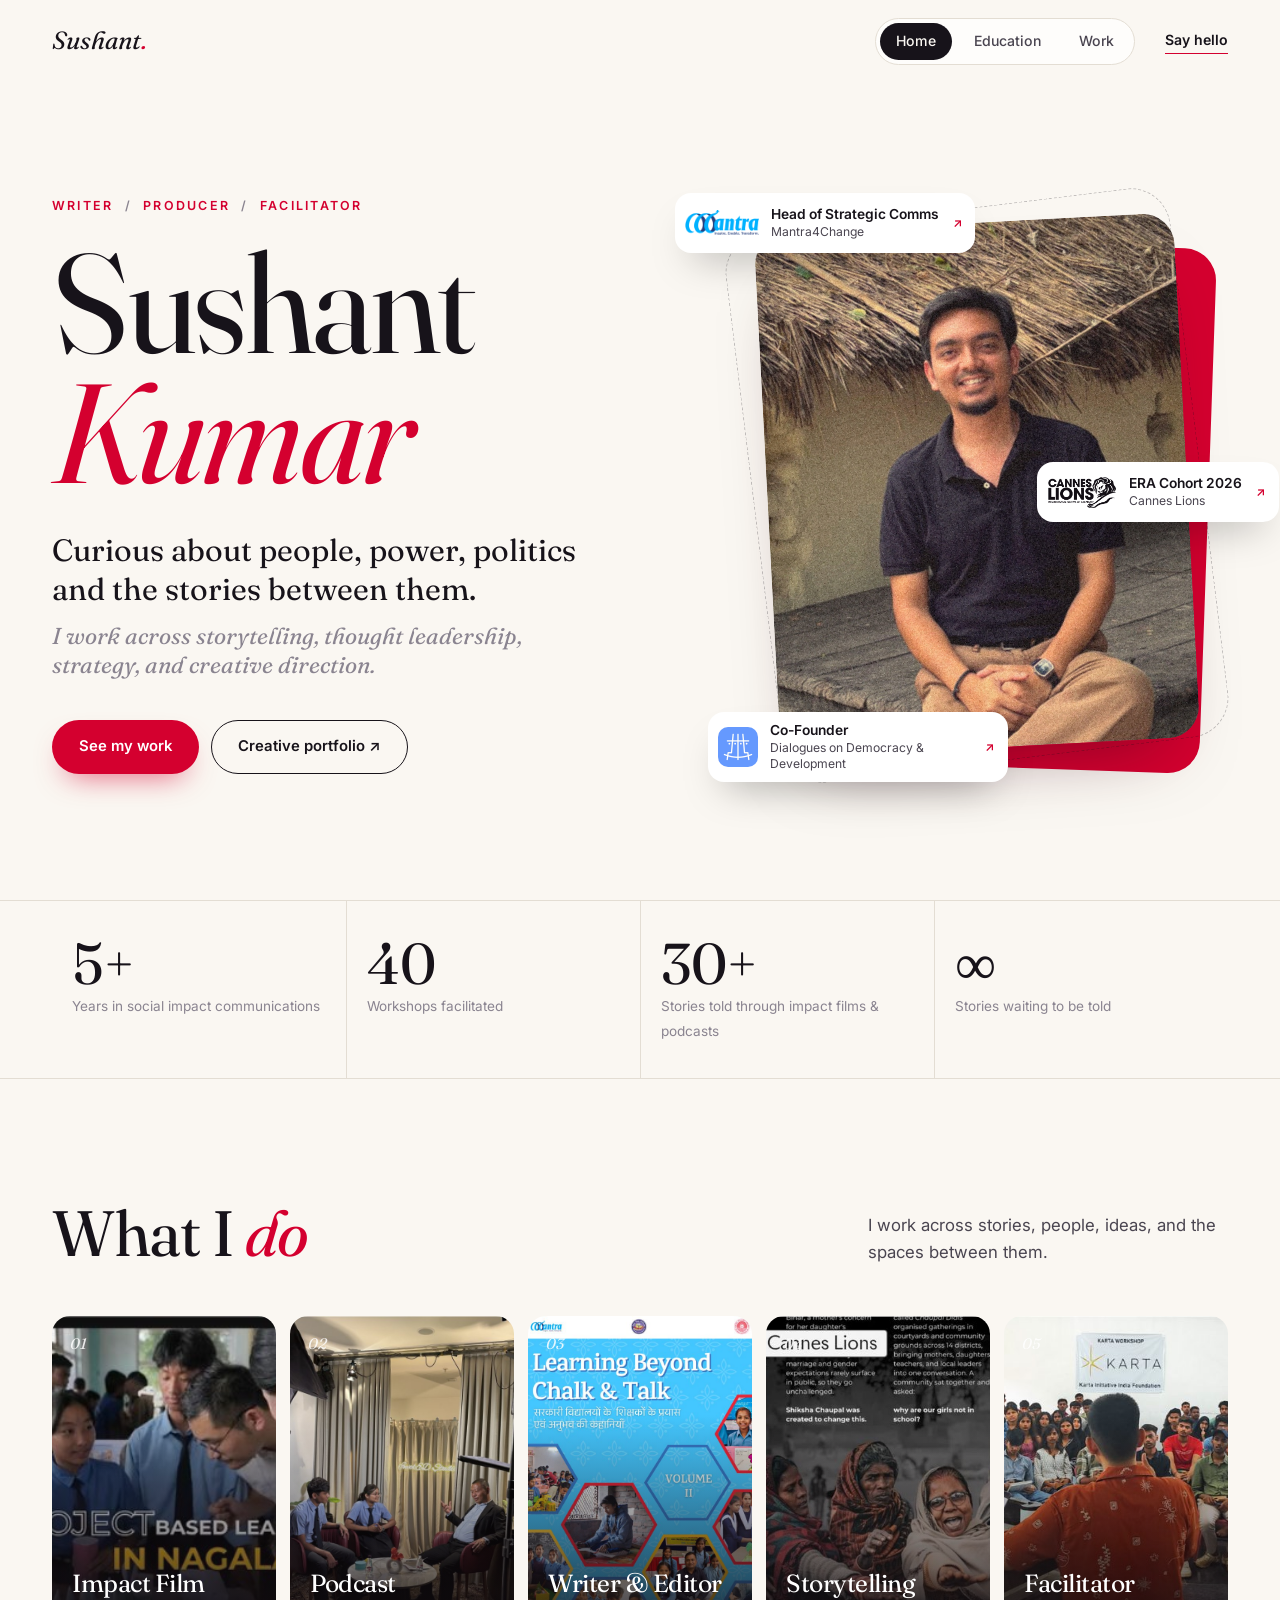
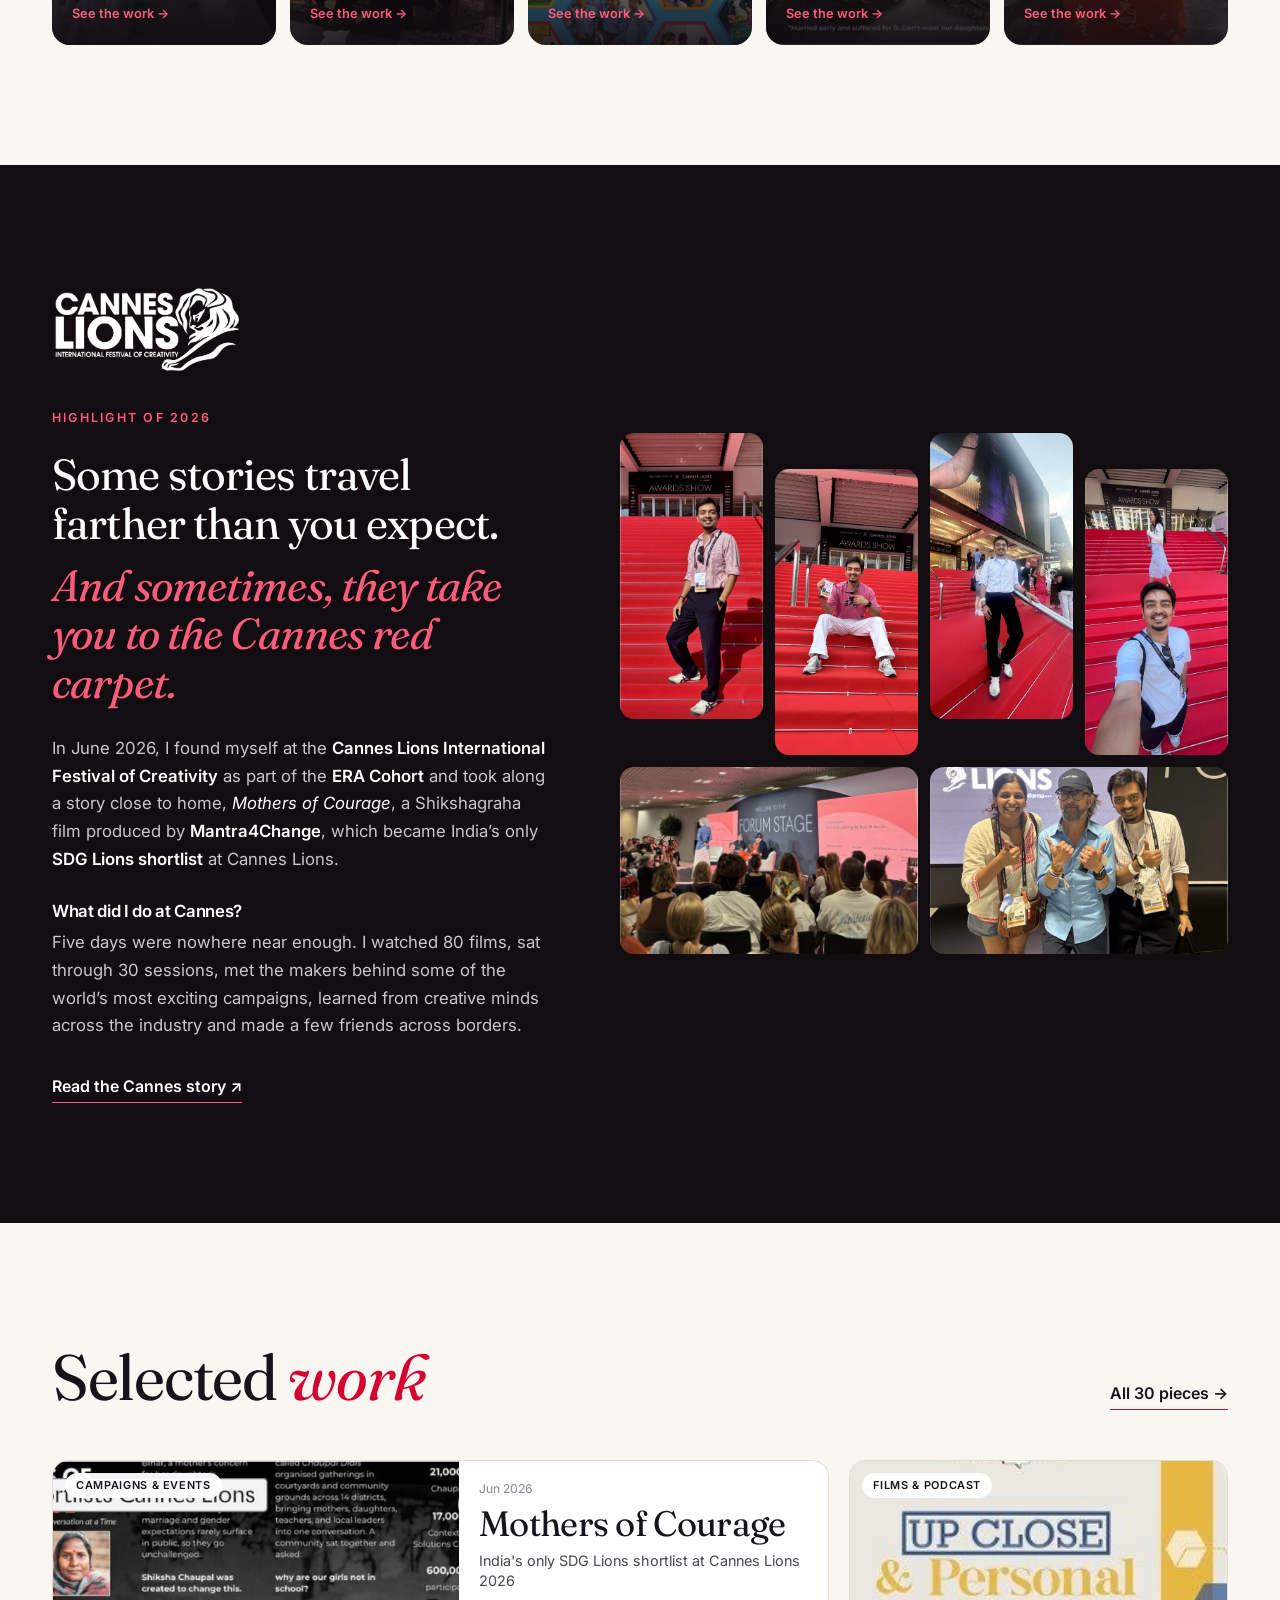
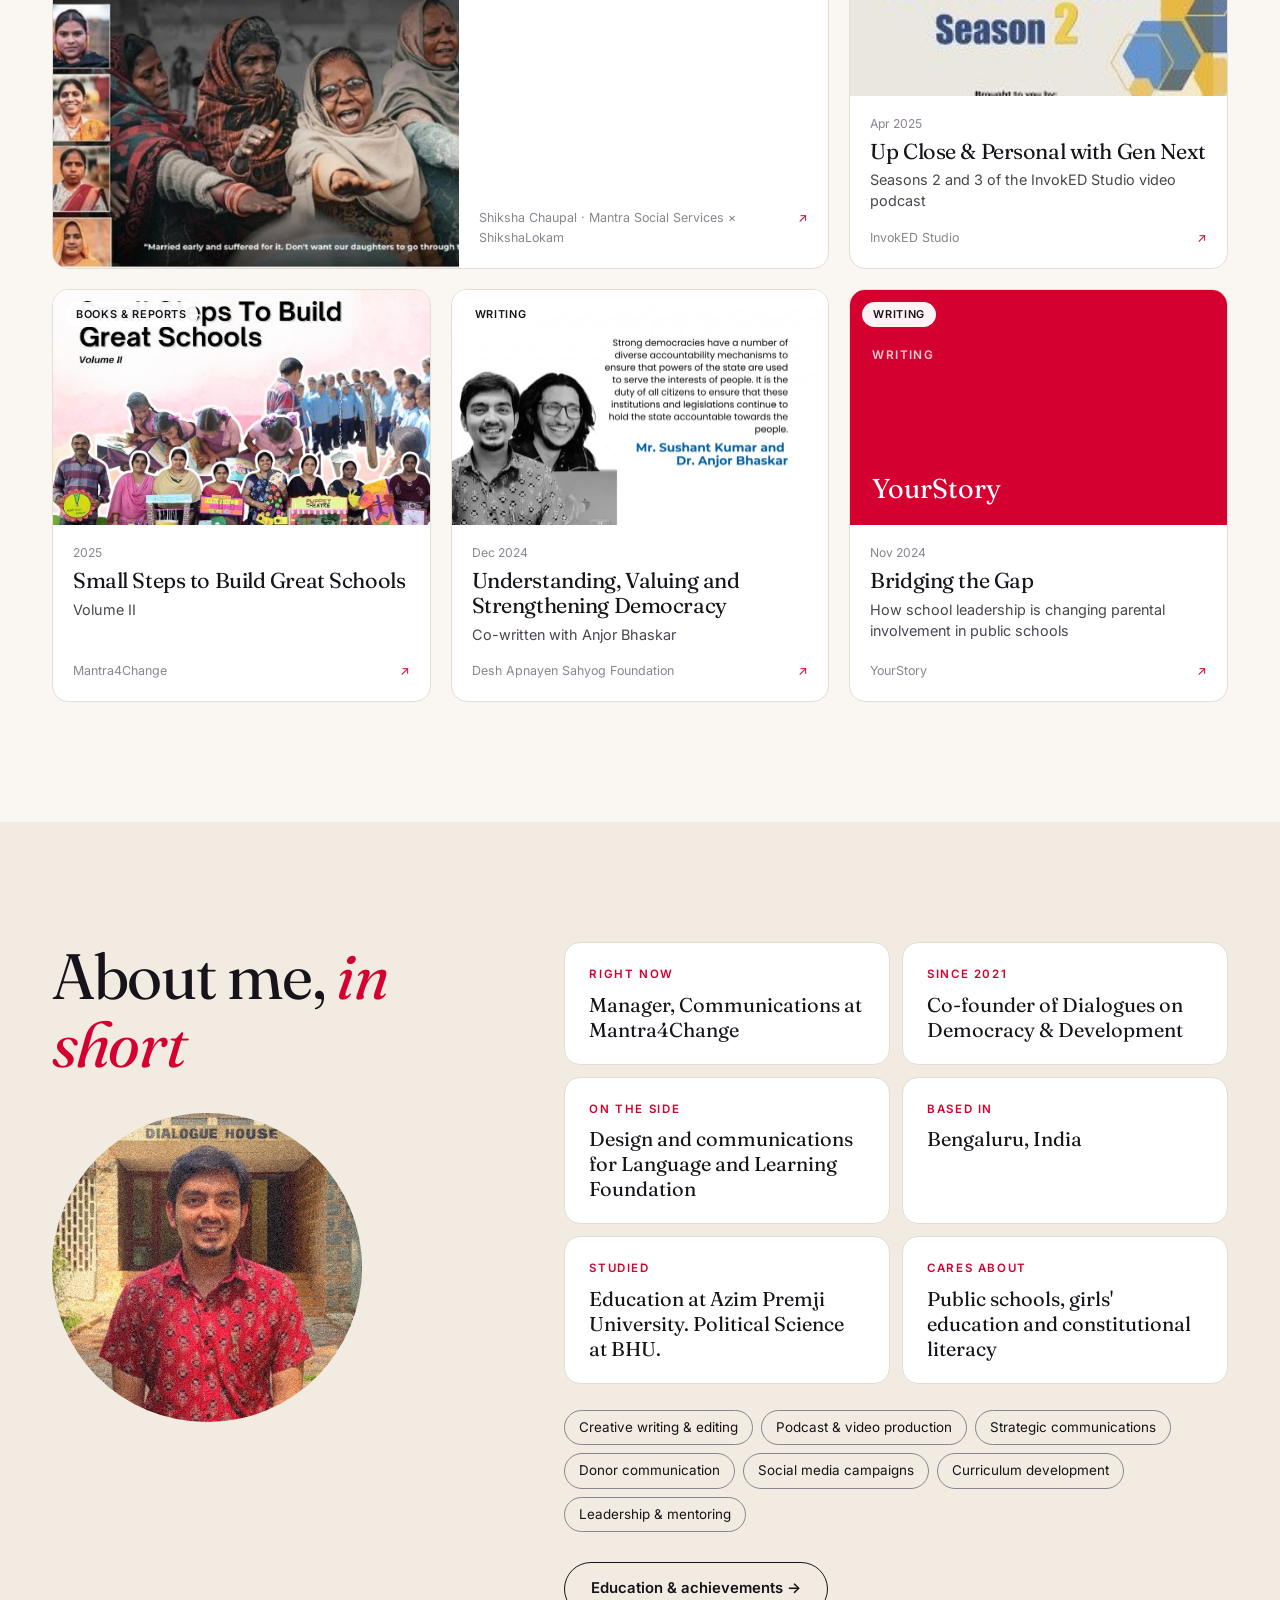
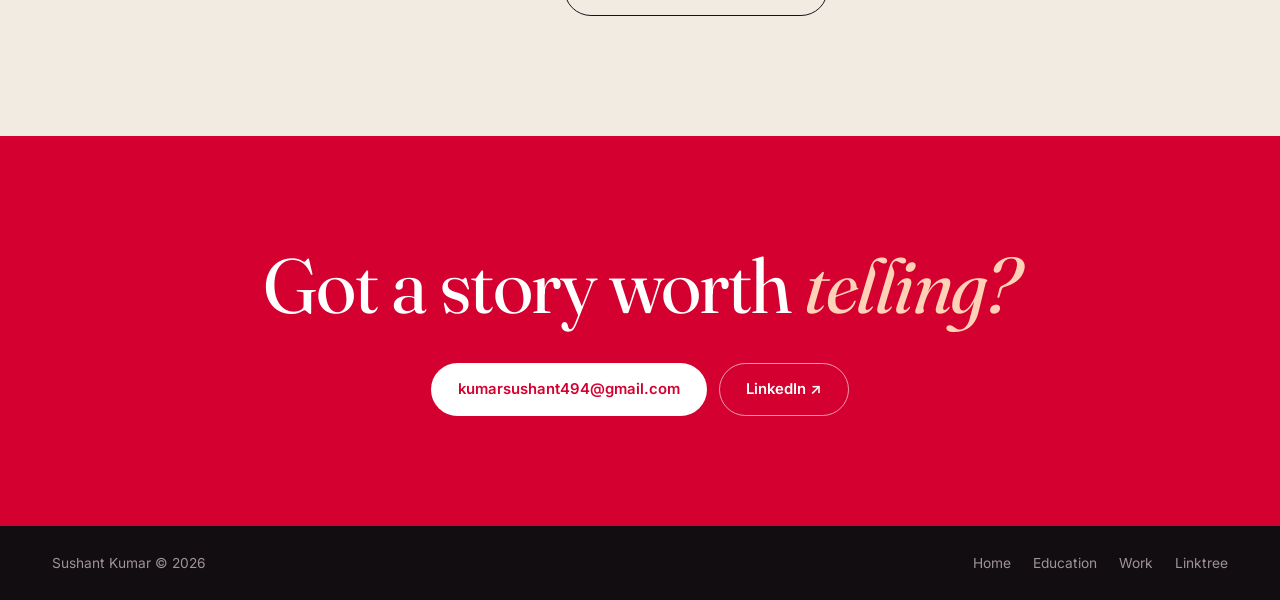
==== index.html @ 6c0096f2 "Rewrite Cannes highlight copy around the red carpet story Co-Authored-By: Claude Opus 5 <noreply@ant" ====
<!doctype html>
<html lang="en">
<head>
<meta charset="UTF-8">
<meta name="viewport" content="width=device-width, initial-scale=1">
<title>Sushant Kumar · Writer, Producer, Facilitator</title>
<meta name="description" content="Sushant Kumar writes, produces and facilitates stories about India's public schools and democracy. ABBY Award winning writer and Cannes Lions 2026 ERA Cohort.">
<meta property="og:title" content="Sushant Kumar · Writer, Producer, Facilitator">
<meta property="og:image" content="assets/img/profile_hero.jpg">
<link rel="icon" href="data:image/svg+xml,<svg xmlns=%22http://www.w3.org/2000/svg%22 viewBox=%220 0 100 100%22><rect width=%22100%22 height=%22100%22 rx=%2224%22 fill=%22%23d4002f%22/><text x=%2250%22 y=%2268%22 font-size=%2256%22 text-anchor=%22middle%22 fill=%22white%22 font-family=%22Georgia%22 font-style=%22italic%22>S</text></svg>">
<link rel="preconnect" href="https://fonts.googleapis.com">
<link rel="preconnect" href="https://fonts.gstatic.com" crossorigin>
<link href="https://fonts.googleapis.com/css2?family=Fraunces:ital,opsz,wght@0,9..144,400;0,9..144,600;1,9..144,400&family=Inter:wght@400;500;600&display=swap" rel="stylesheet">
<link rel="stylesheet" href="css/style.css">
</head>
<body data-page="home">

<header class="nav" id="site-nav">
  <div class="nav-inner">
    <a class="brand" href="./">Sushant<span>.</span></a>
    <nav class="nav-links">
      <a href="./" data-nav="home">Home</a>
      <a href="education" data-nav="education">Education</a>
      <a href="work" data-nav="work">Work</a>
    </nav>
    <a class="nav-cta" data-email href="#">Say hello</a>
  </div>
</header>

<main>

  <section class="hero wrap">
    <div class="hero-copy">
      <p class="kicker">Writer <i>/</i> Producer <i>/</i> Facilitator</p>
      <h1 class="reveal">Sushant<br><em>Kumar</em></h1>
      <p class="hero-line reveal">Curious about people, power, politics and the stories between them.</p>
      <p class="hero-line soft reveal">I work across storytelling, thought leadership, strategy, and creative direction.</p>
      <div class="hero-actions reveal">
        <a class="btn btn-primary" href="work">See my work</a>
        <a class="btn btn-line" data-portfolio href="#" target="_blank" rel="noopener">Creative portfolio ↗</a>
      </div>
    </div>
    <div class="hero-visual reveal">
      <div class="portrait-frame"><div class="portrait"><img src="assets/img/profile_hero.jpg" alt="Portrait of Sushant Kumar"></div></div>
      <a class="float-card fc-1" href="https://www.mantra4change.org/" target="_blank" rel="noopener">
        <img class="logo-m4c" src="assets/img/logos/mantra4change.png" alt="Mantra4Change">
        <span class="fc-text"><b>Head of Strategic Comms</b>Mantra4Change</span><span class="fc-arrow">↗</span>
      </a>
      <a class="float-card fc-2" href="https://www.canneslions.com/news/the-2026-lions-impact-cohorts-are-confirmed" target="_blank" rel="noopener">
        <img class="logo-cannes" src="assets/img/cannes_logo_dark.png" alt="Cannes Lions">
        <span class="fc-text"><b>ERA Cohort 2026</b>Cannes Lions</span><span class="fc-arrow">↗</span>
      </a>
      <a class="float-card fc-3" href="https://www.dialoguesondemocracy.org/" target="_blank" rel="noopener">
        <img class="logo-dod" src="assets/img/logos/dod.png" alt="Dialogues on Democracy & Development">
        <span class="fc-text"><b>Co-Founder</b>Dialogues on Democracy & Development</span><span class="fc-arrow">↗</span>
      </a>
    </div>
  </section>

  <section class="stats-band">
    <div class="wrap stats" id="stats"></div>
  </section>

  <section class="section wrap">
    <div class="head-row reveal">
      <h2>What I <em>do</em></h2>
      <p>I work across stories, people, ideas, and the spaces between them.</p>
    </div>
    <div class="role-cards" id="home-roles"></div>
  </section>

  <section class="section highlight">
    <div class="wrap highlight-grid">
      <div class="highlight-copy reveal">
        <img class="hl-logo" src="assets/img/cannes_logo_white.png" alt="Cannes Lions International Festival of Creativity">
        <p class="kicker light">Highlight of 2026</p>
        <h2>Some stories travel farther than you expect. <em>And sometimes, they take you to the Cannes red carpet.</em></h2>
        <p class="hl-text">In June 2026, I found myself at the <b>Cannes Lions International Festival of Creativity</b> as part of the <b>ERA Cohort</b> and took along a story close to home, <i>Mothers of Courage</i>, a Shikshagraha film produced by <b>Mantra4Change</b>, which became India’s only <b>SDG Lions shortlist</b> at Cannes Lions.</p>
        <h3 class="hl-sub">What did I do at Cannes?</h3>
        <p class="hl-text">Five days were nowhere near enough. I watched 80 films, sat through 30 sessions, met the makers behind some of the world’s most exciting campaigns, learned from creative minds across the industry and made a few friends across borders.</p>
        <a class="text-link light" id="press-link" href="#" target="_blank" rel="noopener">Read the Cannes story ↗</a>
      </div>
      <div class="hl-collage reveal" id="cannes-collage"></div>
    </div>
  </section>

  <section class="section wrap">
    <div class="head-row reveal">
      <h2>Selected <em>work</em></h2>
      <a class="text-link" href="work">All 30 pieces →</a>
    </div>
    <div class="card-grid" id="selected-work"></div>
  </section>

  <section class="section paper">
    <div class="wrap about">
      <div class="about-head reveal">
        <h2>About me, <em>in short</em></h2>
        <img data-photo src="" alt="Sushant Kumar" class="about-photo">
      </div>
      <div>
        <div class="tiles" id="about-tiles"></div>
        <div class="skills reveal" id="skills"></div>
        <a class="btn btn-line reveal" href="education">Education & achievements →</a>
      </div>
    </div>
  </section>

  <section class="cta">
    <div class="wrap cta-inner reveal">
      <h2>Got a story worth <em>telling?</em></h2>
      <div class="cta-actions">
        <a class="btn btn-white" data-email href="#">kumarsushant494@gmail.com</a>
        <a class="btn btn-ghost-white" data-linkedin href="#" target="_blank" rel="noopener">LinkedIn ↗</a>
      </div>
    </div>
  </section>
</main>

<footer class="footer">
  <div class="wrap">
    <span>Sushant Kumar © <span data-year></span></span>
    <span class="foot-links"><a href="./">Home</a><a href="education">Education</a><a href="work">Work</a><a data-linktree href="#" target="_blank" rel="noopener">Linktree</a></span>
  </div>
</footer>

<script src="js/data.js"></script>
<script src="js/main.js"></script>
</body>
</html>
---- css/style.css ----
:root {
  --paper: #faf7f2;
  --paper-2: #f1ebe1;
  --ink: #17131a;
  --ink-2: #4a4550;
  --ink-3: #8a8490;
  --line: #e3ddd3;
  --red: #d4002f;
  --red-deep: #a80025;
  --rose: #ff5c7c;
  --night: #120d11;
  --night-line: #33282f;
  --maxw: 1240px;
  --ease: cubic-bezier(0.22, 1, 0.36, 1);
  --serif: "Fraunces", Georgia, serif;
  --sans: "Inter", -apple-system, BlinkMacSystemFont, "Segoe UI", sans-serif;
}

* { box-sizing: border-box; }
html { scroll-behavior: smooth; }
body { margin: 0; background: var(--paper); color: var(--ink); font-family: var(--sans); font-size: 16px; line-height: 1.6; -webkit-font-smoothing: antialiased; overflow-x: hidden; }
h1, h2, h3 { font-family: var(--serif); font-weight: 400; margin: 0; letter-spacing: -0.02em; line-height: 1.05; }
h1 em, h2 em, h3 em { font-style: italic; color: var(--red); }
a { color: inherit; text-decoration: none; }
img { max-width: 100%; display: block; }
p { margin: 0; }

.wrap { max-width: var(--maxw); margin: 0 auto; padding: 0 32px; }
.section { padding: 120px 0; }
.section.wrap { padding-left: 32px; padding-right: 32px; }
.paper { background: var(--paper-2); }
.kicker { font-size: .78rem; font-weight: 600; letter-spacing: .18em; text-transform: uppercase; color: var(--red); margin-bottom: 22px; }
.kicker i { font-style: normal; color: var(--ink-3); margin: 0 6px; }
.kicker.light { color: var(--rose); }

.head-row { display: flex; justify-content: space-between; align-items: end; gap: 30px; margin-bottom: 50px; flex-wrap: wrap; }
.head-row h2 { font-size: clamp(2.4rem, 5vw, 4rem); }
.head-row p { color: var(--ink-2); font-size: 1.05rem; max-width: 360px; }

.text-link { font-weight: 600; border-bottom: 1.5px solid var(--red); padding-bottom: 2px; transition: color .2s; }
.text-link:hover { color: var(--red); }
.text-link.light { border-color: var(--rose); color: #fff; }
.text-link.light:hover { color: var(--rose); }

/* nav */
.nav { position: fixed; top: 0; left: 0; right: 0; z-index: 100; transition: background .3s, box-shadow .3s; }
.nav.scrolled { background: rgba(250,247,242,.9); backdrop-filter: blur(14px); box-shadow: 0 1px 0 var(--line); }
.nav-inner { max-width: var(--maxw); margin: 0 auto; padding: 18px 32px; display: flex; align-items: center; gap: 30px; }
.brand { font-family: var(--serif); font-size: 1.55rem; font-style: italic; margin-right: auto; }
.brand span { color: var(--red); }
.nav-links { display: flex; gap: 6px; background: rgba(255,255,255,.7); border: 1px solid var(--line); border-radius: 100px; padding: 4px; }
.nav-links a { font-size: .88rem; font-weight: 500; color: var(--ink-2); padding: 7px 16px; border-radius: 100px; transition: background .2s, color .2s; }
.nav-links a:hover { color: var(--ink); }
.nav-links a.active, .nav-links a.active:hover { background: var(--ink); color: var(--paper); }
.nav-cta { font-size: .88rem; font-weight: 600; border-bottom: 1.5px solid var(--red); padding-bottom: 2px; }
.nav-cta:hover { color: var(--red); }

/* buttons */
.btn { display: inline-flex; align-items: center; gap: 8px; padding: 14px 26px; border-radius: 100px; font-size: .93rem; font-weight: 600; border: 1.5px solid transparent; transition: transform .25s var(--ease), background .2s, color .2s, border-color .2s; }
.btn:hover { transform: translateY(-3px); }
.btn-primary { background: var(--red); color: #fff; box-shadow: 0 14px 30px -14px rgba(212,0,47,.7); }
.btn-primary:hover { background: var(--red-deep); }
.btn-line { border-color: var(--ink); }
.btn-line:hover { background: var(--ink); color: var(--paper); }
.btn-white { background: #fff; color: var(--red); }
.btn-ghost-white { border-color: rgba(255,255,255,.6); color: #fff; }
.btn-ghost-white:hover { background: #fff; color: var(--red); }

/* home hero */
.hero { min-height: 100svh; padding-top: 130px; padding-bottom: 60px; display: grid; grid-template-columns: 1.1fr .9fr; gap: 60px; align-items: center; }
.hero h1 { font-size: clamp(4rem, 11vw, 9.5rem); line-height: .92; margin-bottom: 34px; }
.hero-line { font-family: var(--serif); font-size: clamp(1.4rem, 2.4vw, 2rem); line-height: 1.25; }
.hero-line { max-width: 560px; }
.hero-line.soft { color: var(--ink-3); font-style: italic; margin-top: 14px; margin-bottom: 40px; font-size: clamp(1.15rem, 1.8vw, 1.5rem); }
.hero-actions { display: flex; gap: 12px; flex-wrap: wrap; }
.hero-visual { position: relative; justify-self: center; width: 100%; max-width: 420px; padding: 24px 0; }
.portrait-frame { position: relative; transform: rotate(-3deg); transition: transform .6s var(--ease); }
.portrait-frame::before { content: ""; position: absolute; inset: 0; border-radius: 32px; background: var(--red); transform: translate(20px, 20px) rotate(5deg); transition: transform .6s var(--ease); }
.portrait-frame::after { content: ""; position: absolute; inset: -14px; border-radius: 40px; border: 1.5px dashed rgba(23,19,26,.25); transform: rotate(-4deg); pointer-events: none; }
.hero-visual:hover .portrait-frame { transform: rotate(0deg); }
.hero-visual:hover .portrait-frame::before { transform: translate(26px, 26px) rotate(8deg); }
.portrait { position: relative; border-radius: 32px; overflow: hidden; aspect-ratio: 4/5; box-shadow: 0 40px 70px -40px rgba(60,10,25,.55); }
.portrait img { width: 100%; height: 100%; object-fit: cover; object-position: center 20%; }
.float-card { position: absolute; z-index: 2; background: #fff; border-radius: 16px; padding: 10px 14px 10px 10px; box-shadow: 0 20px 40px -18px rgba(0,0,0,.35); font-size: .76rem; color: var(--ink-2); line-height: 1.3; display: flex; align-items: center; gap: 12px; max-width: 300px; animation: bob 6s ease-in-out infinite; transition: box-shadow .3s, outline-color .3s; outline: 1.5px solid transparent; }
.float-card:hover { animation-play-state: paused; outline-color: var(--red); box-shadow: 0 26px 50px -20px rgba(212,0,47,.45); }
.float-card img { flex-shrink: 0; object-fit: contain; }
.float-card .logo-m4c { width: 74px; height: 40px; }
.float-card .logo-cannes { width: 70px; height: 40px; }
.float-card .logo-dod { width: 40px; height: 40px; border-radius: 10px; }
.fc-text b { display: block; font-size: .86rem; font-weight: 600; color: var(--ink); }
.fc-1 .fc-text b { white-space: nowrap; }
.fc-arrow { color: var(--red); font-weight: 600; margin-left: 2px; transition: transform .2s; }
.float-card:hover .fc-arrow { transform: translate(2px, -2px); }
.fc-1 { top: -6px; left: -22%; }
.fc-2 { top: 46%; right: -22%; animation-delay: -2s; }
.fc-3 { bottom: -10px; left: -14%; animation-delay: -4s; }
@keyframes bob { 50% { transform: translateY(-8px); } }

.stats-band { border-top: 1px solid var(--line); border-bottom: 1px solid var(--line); }
.stats { display: grid; grid-template-columns: repeat(4, 1fr); }
.stat { padding: 34px 20px; }
.stat + .stat { border-left: 1px solid var(--line); }
.stat b { font-family: var(--serif); font-weight: 400; font-size: clamp(2.4rem, 4.5vw, 3.6rem); line-height: 1; display: block; }
.stat span { font-size: .85rem; color: var(--ink-3); }

/* role cards */
.role-cards { display: grid; grid-template-columns: repeat(5, 1fr); gap: 14px; }
.role-card { position: relative; border-radius: 18px; overflow: hidden; aspect-ratio: 3/4.4; color: #fff; display: flex; flex-direction: column; justify-content: flex-end; padding: 20px; isolation: isolate; }
.role-card img { position: absolute; inset: 0; width: 100%; height: 100%; object-fit: cover; z-index: -2; transition: transform .8s var(--ease); }
.role-card::after { content: ""; position: absolute; inset: 0; z-index: -1; background: linear-gradient(180deg, rgba(18,13,17,0) 30%, rgba(18,13,17,.88) 100%); transition: background .4s; }
.role-card:hover img { transform: scale(1.08); }
.role-card:hover::after { background: linear-gradient(180deg, rgba(212,0,47,.25) 0%, rgba(18,13,17,.92) 100%); }
.role-card .num { position: absolute; top: 16px; left: 18px; font-family: var(--serif); font-style: italic; font-size: .95rem; opacity: .85; }
.role-card h3 { font-size: 1.55rem; margin-bottom: 8px; }
.role-card p { font-size: .86rem; line-height: 1.45; opacity: .85; max-height: 0; overflow: hidden; transition: max-height .5s var(--ease), margin .5s; }
.role-card:hover p, .role-card:focus p { max-height: 90px; margin-bottom: 8px; }
.role-card .go { font-size: .8rem; font-weight: 600; color: var(--rose); }

/* highlight */
.highlight { background: var(--night); color: #f4eef0; overflow: hidden; }
.highlight h2 { color: #fff; font-size: clamp(2rem, 3.4vw, 3rem); line-height: 1.12; margin-bottom: 28px; }
.highlight h2 em { display: block; margin-top: .3em; color: var(--rose); }
.highlight-grid { display: grid; grid-template-columns: .9fr 1.1fr; gap: 70px; align-items: center; }
.hl-logo { width: 190px; margin-bottom: 34px; }
.hl-text { color: #cfc4ca; font-size: 1.05rem; line-height: 1.65; margin: 0 0 22px; }
.hl-text b { color: #fff; font-weight: 600; }
.hl-text i { color: #fff; }
.highlight-copy .text-link { display: inline-block; margin-top: 12px; }
.hl-sub { font-family: inherit; font-size: 1.05rem; font-weight: 600; color: #fff; margin: 30px 0 8px; }
.hl-collage { display: grid; grid-template-columns: repeat(4, 1fr); gap: 12px; }
.hl-collage figure { margin: 0; border-radius: 14px; overflow: hidden; }
.hl-collage img { width: 100%; height: 100%; object-fit: cover; transition: transform .7s var(--ease); }
.hl-collage figure:hover img { transform: scale(1.05); }
.hl-collage .tall { aspect-ratio: 1/2; }
.hl-collage .tall:nth-child(even) { transform: translateY(36px); }
.hl-collage .wide { grid-column: span 2; aspect-ratio: 16/10; margin-top: 36px; }

/* cards */
.card-grid { display: grid; grid-template-columns: repeat(3, 1fr); gap: 20px; }
.card { background: #fff; border: 1px solid var(--line); border-radius: 16px; overflow: hidden; display: flex; flex-direction: column; transition: transform .35s var(--ease), box-shadow .35s, border-color .35s; }
a.card:hover { transform: translateY(-6px); box-shadow: 0 30px 50px -30px rgba(0,0,0,.35); border-color: transparent; }
.card-thumb { position: relative; aspect-ratio: 16/10; overflow: hidden; background: var(--paper-2); }
.card-thumb img { width: 100%; height: 100%; object-fit: cover; transition: transform .7s var(--ease); }
a.card:hover .card-thumb img { transform: scale(1.06); }
.card-thumb .tag { position: absolute; top: 12px; left: 12px; z-index: 2; background: rgba(255,255,255,.95); color: var(--ink); padding: 4px 11px; border-radius: 100px; font-size: .68rem; font-weight: 600; text-transform: uppercase; letter-spacing: .06em; }
.type-card { position: absolute; inset: 0; display: flex; flex-direction: column; justify-content: space-between; padding: 22px; background: var(--red); color: #fff; }
.type-card.alt { background: var(--ink); }
.type-card .tc-org { font-size: .74rem; font-weight: 600; letter-spacing: .12em; text-transform: uppercase; opacity: .8; margin-top: 34px; }
.type-card .tc-title { font-family: var(--serif); font-size: 1.7rem; line-height: 1.1; }
.play { position: absolute; inset: 0; display: flex; align-items: center; justify-content: center; }
.play span { width: 54px; height: 54px; border-radius: 50%; background: rgba(255,255,255,.94); display: flex; align-items: center; justify-content: center; box-shadow: 0 8px 24px rgba(0,0,0,.25); transition: transform .3s var(--ease); }
.play span::after { content: ""; border-style: solid; border-width: 8px 0 8px 13px; border-color: transparent transparent transparent var(--red); margin-left: 4px; }
a.card:hover .play span { transform: scale(1.1); }
.card-body { padding: 18px 20px 20px; display: flex; flex-direction: column; flex: 1; }
.card-date { font-size: .76rem; color: var(--ink-3); margin-bottom: 6px; }
.card-body h3 { font-size: 1.35rem; line-height: 1.15; margin-bottom: 6px; }
.card-dek { font-size: .9rem; color: var(--ink-2); line-height: 1.45; }
.card-org { margin-top: auto; padding-top: 16px; font-size: .78rem; color: var(--ink-3); display: flex; justify-content: space-between; gap: 12px; }
.card-org .arrow { color: var(--red); transition: transform .2s; }
a.card:hover .arrow { transform: translate(3px, -3px); }
.card.featured { grid-column: span 2; display: grid; grid-template-columns: 1.1fr 1fr; }
.card.featured .card-thumb { aspect-ratio: auto; min-height: 280px; }
.card.featured h3 { font-size: 2.2rem; }

/* about */
.about { display: grid; grid-template-columns: .8fr 1.2fr; gap: 70px; align-items: start; }
.about-head h2 { font-size: clamp(2.4rem, 5vw, 4rem); margin-bottom: 36px; }
.about-photo { width: 70%; aspect-ratio: 1; object-fit: cover; border-radius: 50%; }
.tiles { display: grid; grid-template-columns: repeat(2, 1fr); gap: 12px; margin-bottom: 26px; }
.tile { background: #fff; border-radius: 16px; padding: 22px 24px; border: 1px solid var(--line); transition: border-color .2s, transform .3s var(--ease); }
.tile:hover { border-color: var(--red); transform: translateY(-3px); }
.tile span { display: block; font-size: .72rem; font-weight: 600; letter-spacing: .14em; text-transform: uppercase; color: var(--red); margin-bottom: 8px; }
.tile p { font-family: var(--serif); font-size: 1.25rem; line-height: 1.25; }
.skills { display: flex; flex-wrap: wrap; gap: 8px; margin-bottom: 30px; }
.skills span { font-size: .84rem; border: 1px solid var(--ink-3); padding: 6px 14px; border-radius: 100px; }

/* page hero */
.page-hero { padding-top: 170px; padding-bottom: 70px; }
.page-hero h1 { font-size: clamp(3rem, 8vw, 6.8rem); line-height: .98; margin-bottom: 26px; }
.page-lead { font-family: var(--serif); font-size: clamp(1.2rem, 2vw, 1.6rem); color: var(--ink-2); max-width: 620px; }

/* education */
.degrees { padding-bottom: 110px; }
.degree { display: grid; grid-template-columns: 120px 1fr; gap: 40px; padding: 44px 0; border-top: 1px solid var(--line); align-items: start; transition: padding-left .4s var(--ease); }
.degree:last-child { border-bottom: 1px solid var(--line); }
.degree:hover { padding-left: 14px; }
.degree-logo { width: 120px; height: 120px; border-radius: 24px; background: #fff; border: 1px solid var(--line); display: flex; align-items: center; justify-content: center; padding: 16px; transition: transform .4s var(--ease); }
.degree:hover .degree-logo { transform: rotate(-4deg) scale(1.04); }
.degree-logo img { max-width: 100%; max-height: 100%; object-fit: contain; }
.degree-years { font-size: .76rem; font-weight: 600; letter-spacing: .14em; text-transform: uppercase; color: var(--red); margin-bottom: 8px; }
.degree h2 { font-size: clamp(2rem, 4vw, 3.2rem); }
.degree-name { font-size: 1.15rem; font-weight: 600; margin-top: 12px; }
.degree-story { font-family: var(--serif); font-style: italic; font-size: 1.2rem; color: var(--ink-2); margin-top: 12px; max-width: 620px; line-height: 1.4; }
.degree-note { display: inline-block; margin-top: 14px; font-size: .92rem; }
.degree-meta { margin-top: 14px; font-size: .8rem; color: var(--ink-3); }
.degree-meta span { margin: 0 8px; }
.ach-grid { display: grid; grid-template-columns: repeat(4, 1fr); gap: 16px; }
.ach { background: #fff; border-radius: 18px; overflow: hidden; border: 1px solid var(--line); display: flex; flex-direction: column; transition: transform .35s var(--ease); }
.ach:hover { transform: translateY(-5px); }
.ach.big { grid-column: span 2; }
.ach-img { aspect-ratio: 4/3; overflow: hidden; }
.ach.big .ach-img { aspect-ratio: 16/9; }
.ach.big .ach-img img { object-position: center 30%; }
.ach-img img { width: 100%; height: 100%; object-fit: cover; }
.ach-body { padding: 24px; }
.ach-year { font-size: .74rem; font-weight: 600; letter-spacing: .12em; text-transform: uppercase; color: var(--red); margin-bottom: 8px; }
.ach h3 { font-size: 1.6rem; margin-bottom: 8px; }
.ach p { color: var(--ink-2); font-size: .95rem; }

/* work page */
.work-hero { display: grid; grid-template-columns: 1.3fr .7fr; gap: 50px; align-items: end; }
.portfolio-card { background: var(--red); color: #fff; border-radius: 24px; padding: 30px; display: flex; flex-direction: column; gap: 12px; min-height: 250px; position: relative; overflow: hidden; transition: transform .35s var(--ease); }
.portfolio-card::before { content: ""; position: absolute; right: -60px; top: -60px; width: 200px; height: 200px; border-radius: 50%; border: 36px solid rgba(255,255,255,.12); transition: transform .6s var(--ease); }
.portfolio-card:hover { transform: rotate(-1.5deg) translateY(-6px); }
.portfolio-card:hover::before { transform: scale(1.3); }
.pc-label { font-size: .74rem; font-weight: 600; letter-spacing: .14em; text-transform: uppercase; opacity: .85; }
.pc-title { font-family: var(--serif); font-size: 1.9rem; line-height: 1.1; }
.pc-go { margin-top: auto; font-weight: 600; }

.jump-bar { position: sticky; top: 72px; z-index: 50; display: flex; gap: 8px; overflow-x: auto; scrollbar-width: none; padding: 14px max(32px, calc((100vw - var(--maxw)) / 2 + 32px)); background: rgba(250,247,242,.92); backdrop-filter: blur(12px); border-bottom: 1px solid var(--line); }
.jump-bar::-webkit-scrollbar { display: none; }
.jump-bar a { white-space: nowrap; font-size: .86rem; font-weight: 500; padding: 8px 16px; border-radius: 100px; border: 1px solid var(--line); background: #fff; transition: all .2s; }
.jump-bar a:hover { border-color: var(--ink); }
.jump-bar a.active { background: var(--ink); color: var(--paper); border-color: var(--ink); }
.jump-bar a span { opacity: .5; margin-left: 4px; }

.work-section { padding-top: 90px; padding-bottom: 30px; scroll-margin-top: 130px; }
.ws-head { display: grid; grid-template-columns: 1fr 1fr; gap: 40px; align-items: end; margin-bottom: 40px; }
.ws-head h2 { font-size: clamp(2.4rem, 5vw, 4.2rem); }
.ws-head h2 small { font-family: var(--sans); font-size: .95rem; color: var(--ink-3); margin-left: 12px; letter-spacing: 0; }
.ws-roles .label { display: block; font-size: .72rem; font-weight: 600; letter-spacing: .14em; text-transform: uppercase; color: var(--red); margin-bottom: 10px; }
.chips { display: flex; flex-wrap: wrap; gap: 6px; }
.chips span { font-size: .84rem; background: #fff; border: 1px solid var(--line); padding: 5px 12px; border-radius: 100px; }
.chips span::first-letter { text-transform: uppercase; }
.card-grid.books { grid-template-columns: repeat(3, 1fr); }
.card-grid.books .card-thumb { aspect-ratio: 4/3.4; padding: 22px; background: var(--paper-2); }
.card-grid.books .card-thumb img { object-fit: contain; filter: drop-shadow(0 14px 18px rgba(0,0,0,.22)); }

.timeline { display: grid; grid-template-columns: repeat(3, 1fr); gap: 16px; }
.tl { background: #fff; border: 1px solid var(--line); border-radius: 18px; padding: 26px; }
.tl-top { display: flex; align-items: center; justify-content: space-between; gap: 16px; padding-bottom: 18px; margin-bottom: 18px; border-bottom: 1px solid var(--line); min-height: 64px; }
.tl-logo-link { display: inline-flex; border-radius: 8px; transition: transform .3s var(--ease), opacity .2s; }
.tl-logo-link:hover { transform: scale(1.06); opacity: .85; }
.tl-logo { height: 46px; width: auto; max-width: 150px; object-fit: contain; }
.tl-logo[src*="mantra4change"] { height: 32px; }
.tl-side { display: flex; flex-direction: column; align-items: flex-end; gap: 8px; }
.tl-type { font-size: .7rem; font-weight: 600; letter-spacing: .06em; padding: 4px 10px; border-radius: 100px; border: 1px solid var(--line); color: var(--ink-2); background: var(--paper); white-space: nowrap; }
.tl-years { white-space: nowrap; font-size: .76rem; font-weight: 600; letter-spacing: .12em; text-transform: uppercase; color: var(--red); }
.tl h3 { font-size: 1.5rem; margin: 10px 0 4px; }
.tl-org { font-weight: 600; font-size: .92rem; margin-bottom: 14px; }
.tl ul { margin: 0; padding-left: 18px; color: var(--ink-2); font-size: .9rem; }
.tl li { margin-bottom: 4px; }

/* cta + footer */
.cta { background: var(--red); color: #fff; padding: 110px 0; }
.cta-inner { text-align: center; }
.cta h2 { font-size: clamp(2.6rem, 6vw, 5rem); color: #fff; margin-bottom: 36px; }
.cta h2 em { color: #ffd2b8; }
.cta-actions { display: flex; gap: 12px; justify-content: center; flex-wrap: wrap; }
.footer { background: var(--night); color: #9d9398; padding: 26px 0; font-size: .86rem; }
.footer .wrap { display: flex; justify-content: space-between; gap: 20px; flex-wrap: wrap; }
.foot-links { display: flex; gap: 22px; }
.foot-links a:hover { color: #fff; }

/* reveal */
.reveal { opacity: 0; transform: translateY(30px); transition: opacity .9s var(--ease), transform .9s var(--ease); }
.reveal.in { opacity: 1; transform: none; }
@media (prefers-reduced-motion: reduce) {
  html { scroll-behavior: auto; }
  .reveal { opacity: 1; transform: none; transition: none; }
  .float-card { animation: none; }
}

/* responsive */
@media (max-width: 1100px) {
  .role-cards { grid-template-columns: repeat(3, 1fr); }
  .card-grid.books { grid-template-columns: repeat(2, 1fr); }
  .timeline { grid-template-columns: repeat(2, 1fr); }
}
@media (max-width: 900px) {
  .section { padding: 90px 0; }
  .hero { grid-template-columns: 1fr; min-height: auto; padding-top: 120px; gap: 70px; }
  .hero-visual { max-width: 340px; }
  .fc-1 { left: -10%; } .fc-2 { right: -10%; } .fc-3 { left: -6%; }
  .stats { grid-template-columns: repeat(2, 1fr); }
  .stat:nth-child(3) { border-left: 0; }
  .stat:nth-child(n+3) { border-top: 1px solid var(--line); }
  .role-cards { grid-template-columns: repeat(2, 1fr); }
  .role-card p { max-height: 90px; margin-bottom: 8px; }
  .highlight-grid, .about, .work-hero, .ws-head { grid-template-columns: 1fr; gap: 40px; }
  .card-grid { grid-template-columns: repeat(2, 1fr); }
  .card.featured { grid-column: span 2; }
  .ach-grid { grid-template-columns: repeat(2, 1fr); }
  .work-section { padding-top: 70px; }
  .degree { grid-template-columns: 90px 1fr; gap: 24px; }
  .degree-logo { width: 90px; height: 90px; padding: 12px; border-radius: 18px; }
  .about-photo { display: none; }
}
@media (max-width: 620px) {
  .wrap, .section.wrap { padding-left: 18px; padding-right: 18px; }
  .nav-inner { padding: 14px 18px; gap: 10px; }
  .brand { font-size: 1.3rem; }
  .nav-cta { display: none; }
  .nav-links a { padding: 7px 12px; font-size: .84rem; }
  .jump-bar { top: 64px; padding-left: 18px; padding-right: 18px; }
  .hero-visual { max-width: 100%; display: flex; flex-direction: column; gap: 10px; padding-top: 10px; }
  .portrait-frame { width: 78%; margin: 0 auto 36px; }
  .float-card { position: static; max-width: none; animation: none; }
  .fc-arrow { margin-left: auto; }
  .fc-2, .fc-3 { margin-left: 0; }
  .card-grid, .card-grid.books, .ach-grid, .timeline, .tiles { grid-template-columns: 1fr; }
  .card.featured { grid-column: auto; grid-template-columns: 1fr; }
  .card.featured h3 { font-size: 1.7rem; }
  .role-cards { gap: 10px; }
  .role-card { padding: 14px; }
  .role-card h3 { font-size: 1.2rem; }
  .role-card p { font-size: .78rem; }
  .degree { grid-template-columns: 1fr; gap: 16px; }
  .degree-logo { width: 72px; height: 72px; padding: 10px; border-radius: 16px; }
  .ach.big { grid-column: auto; }
  .foot-links { gap: 14px; flex-wrap: wrap; }
}
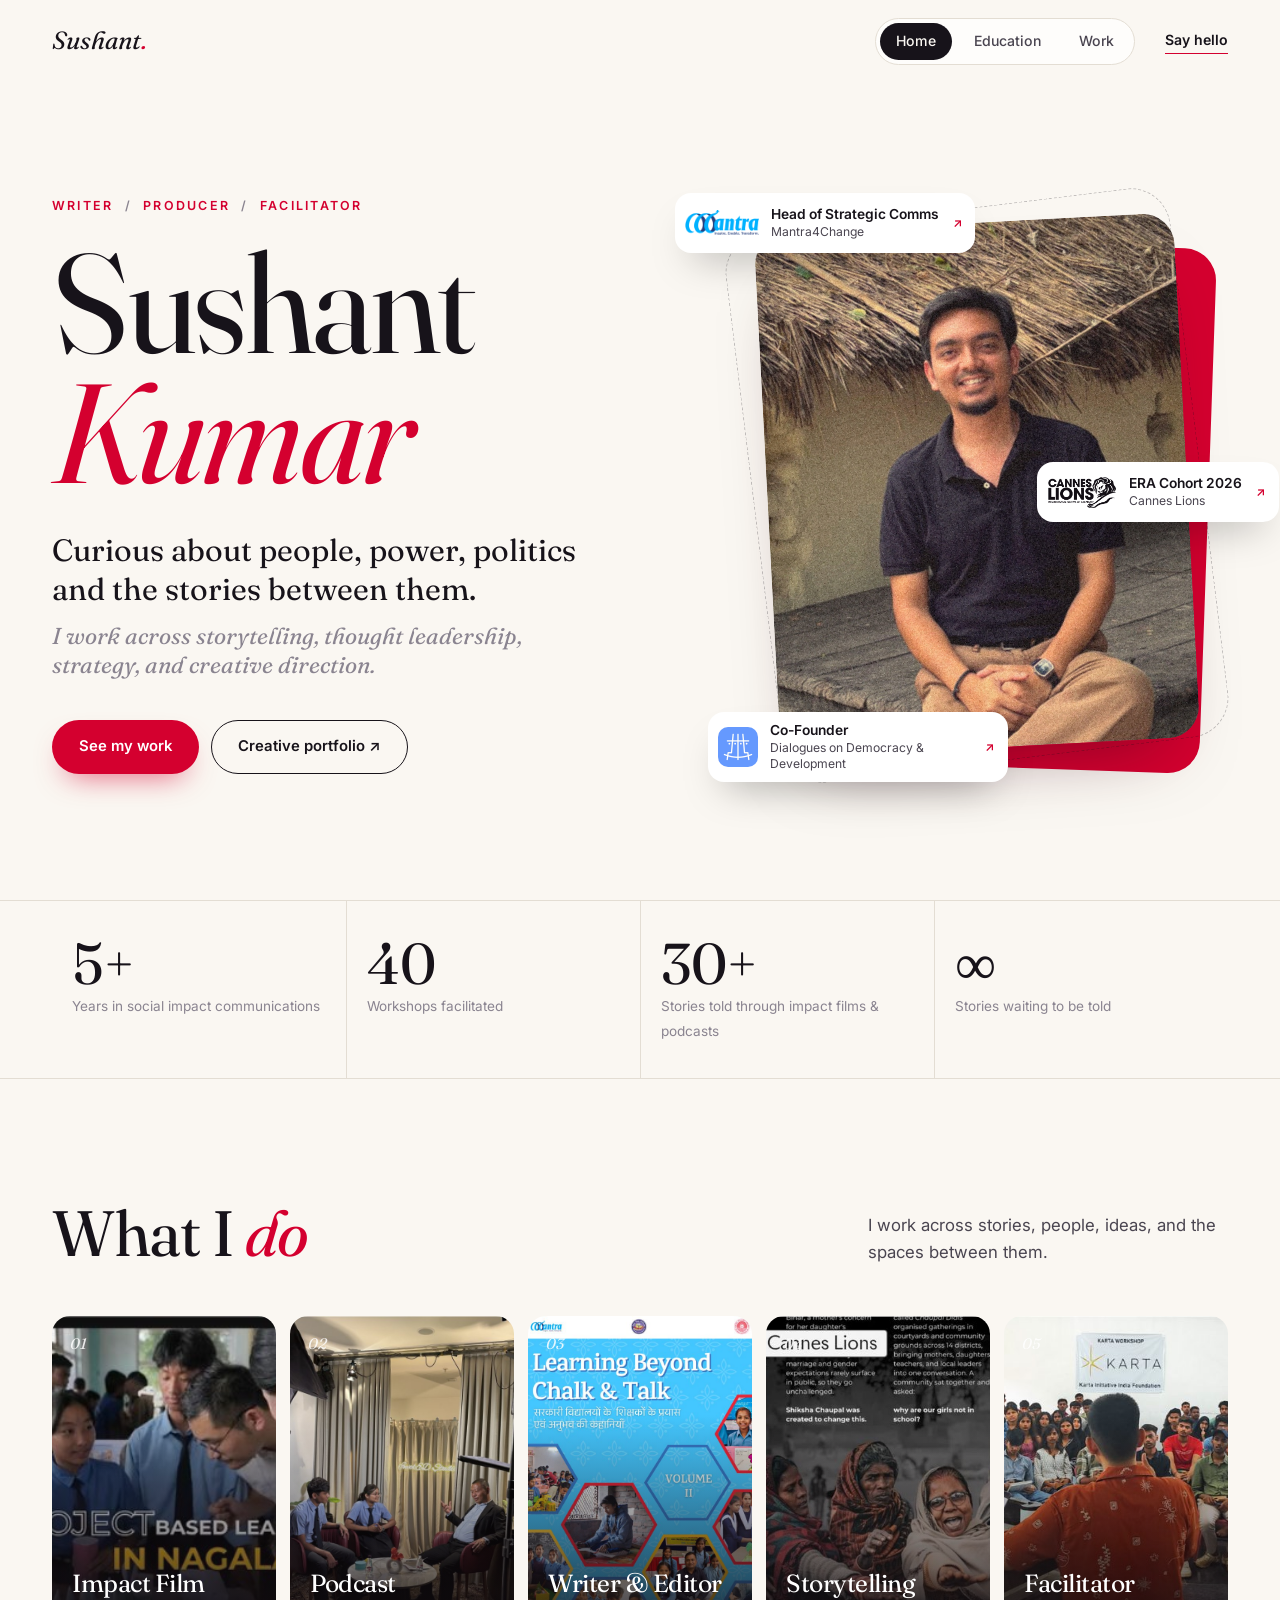
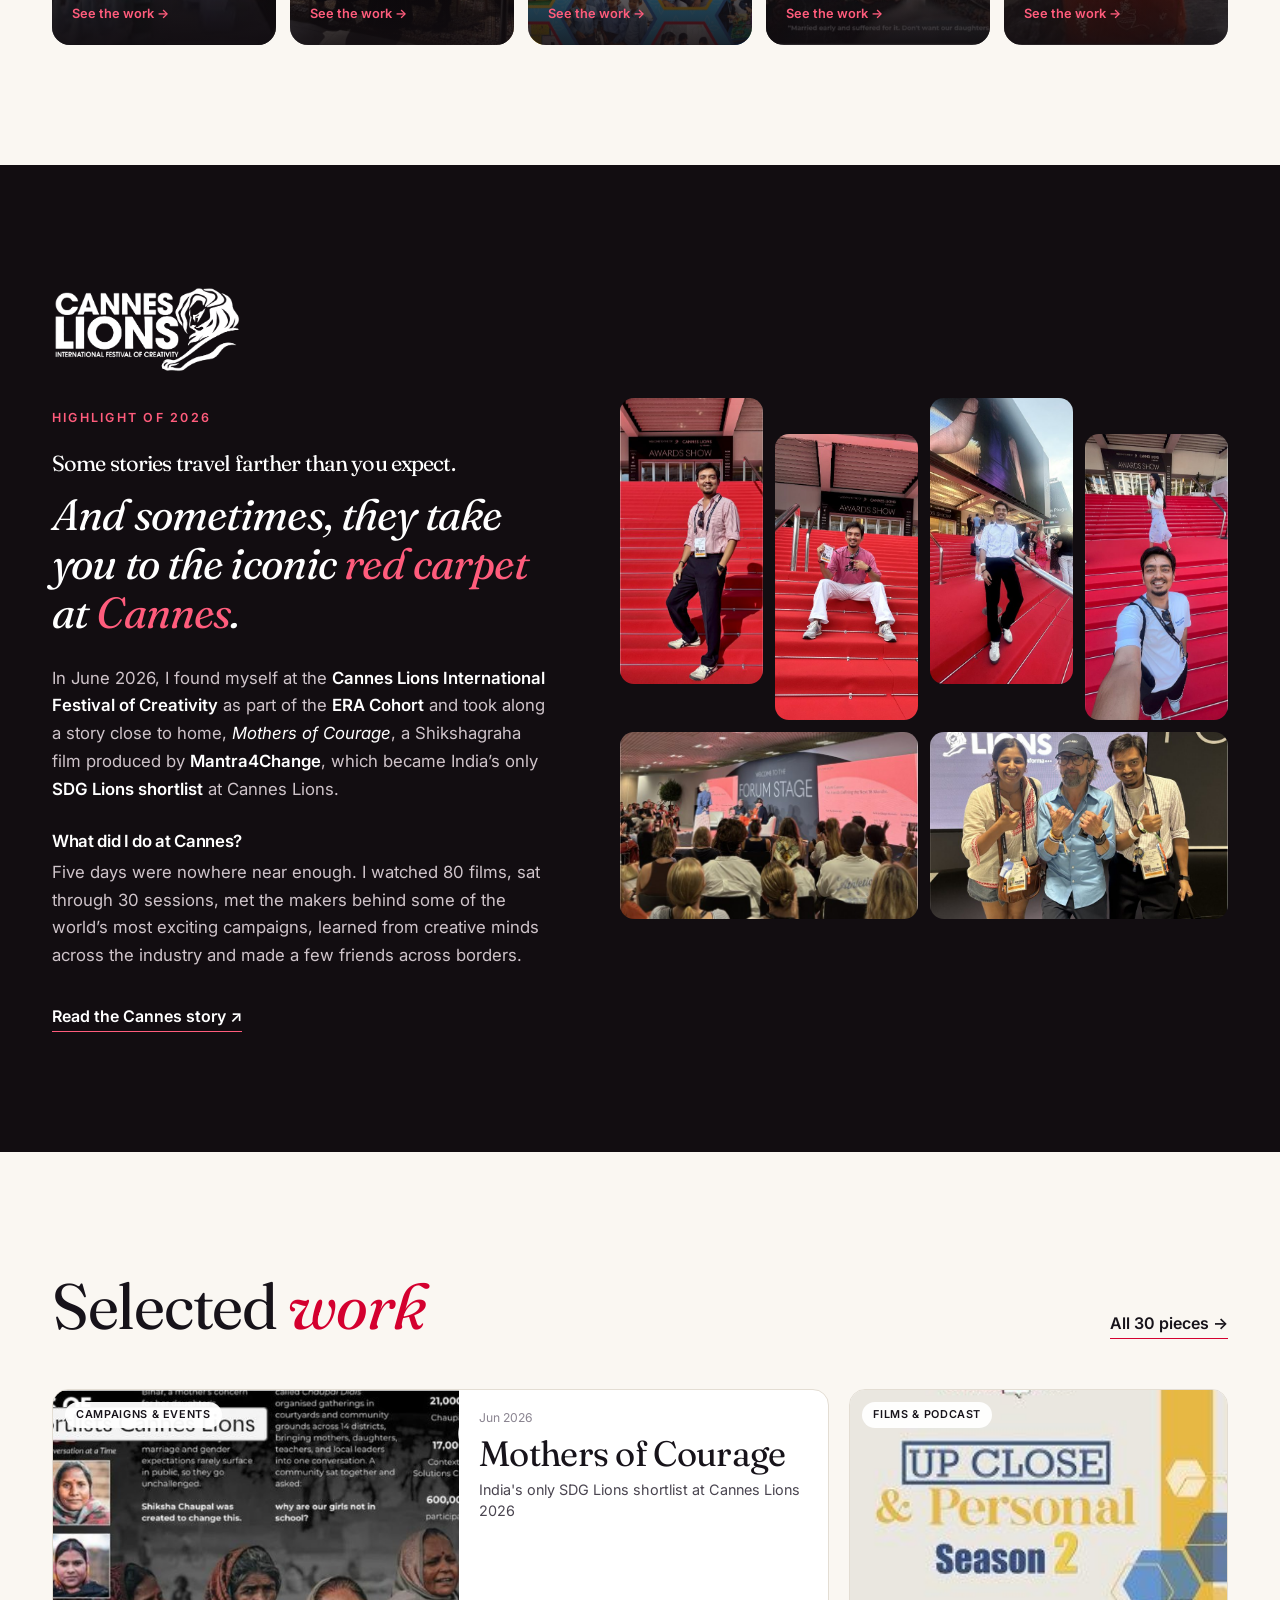
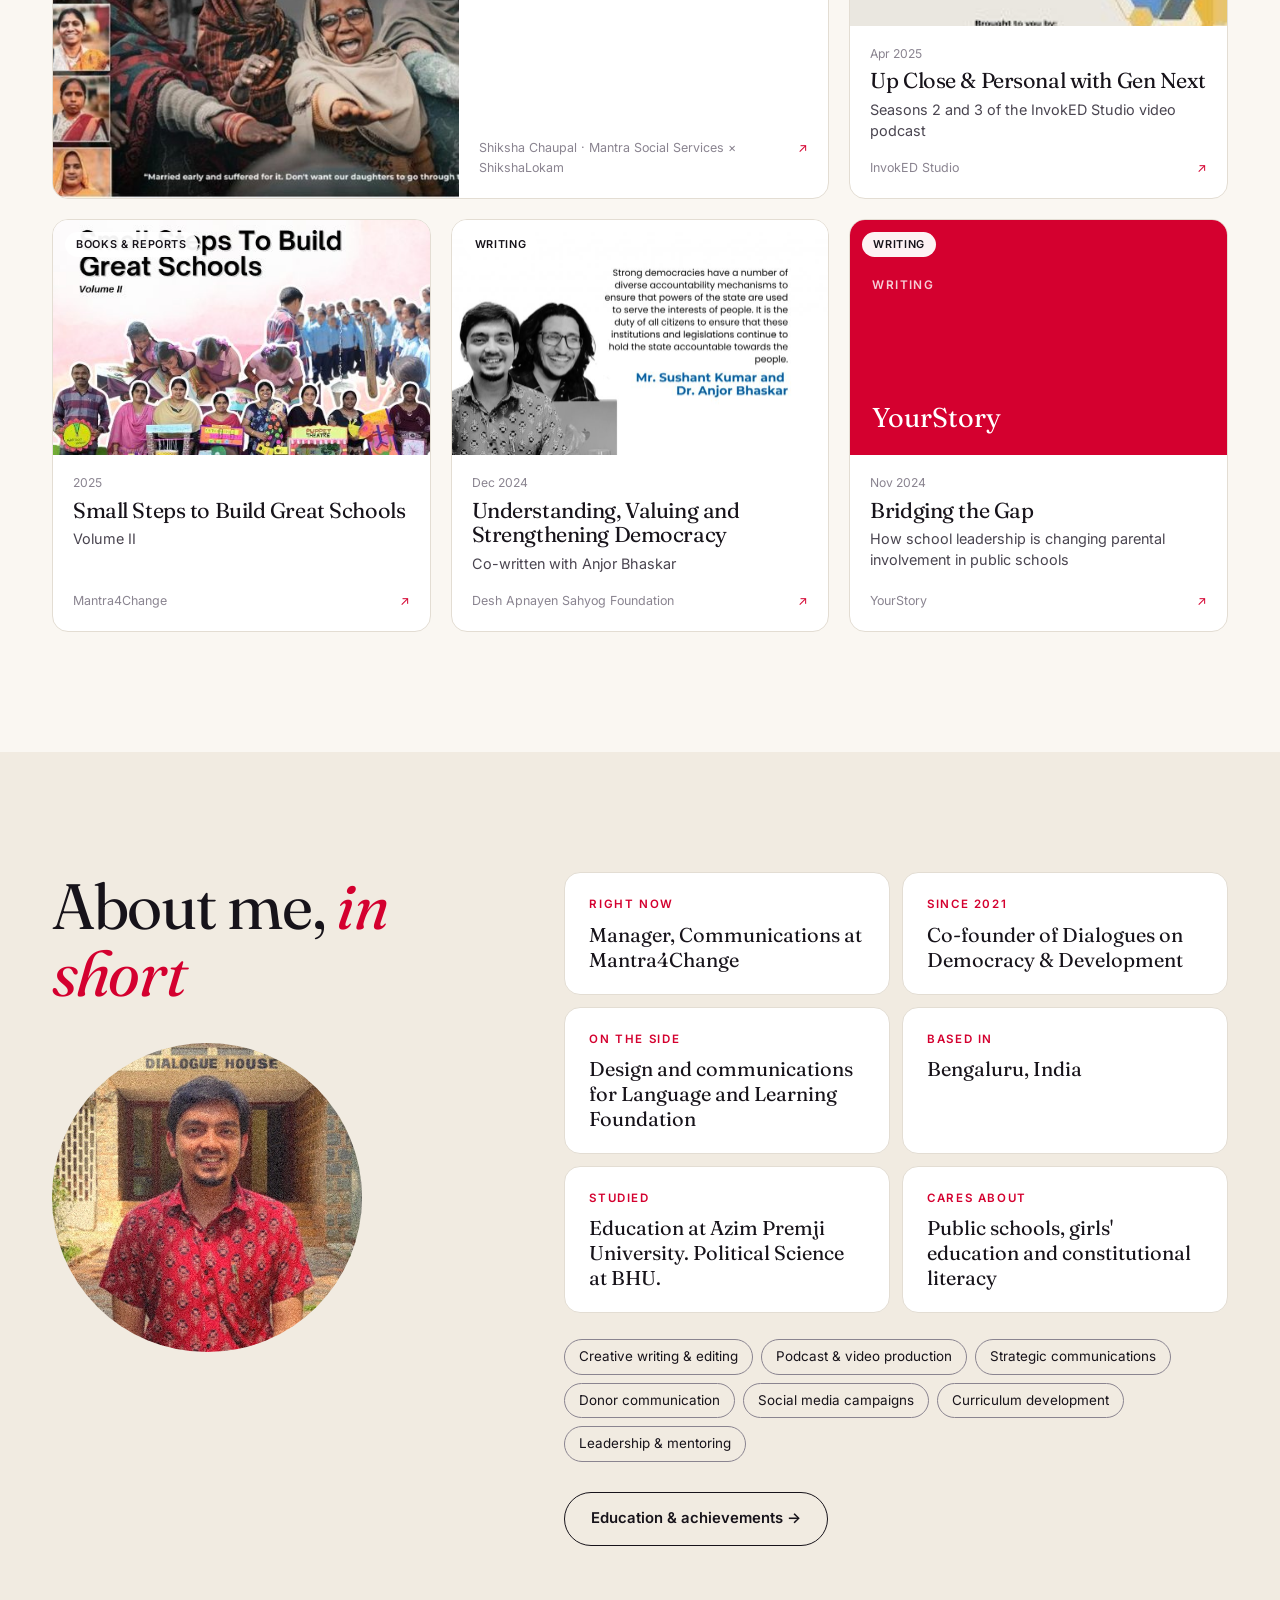
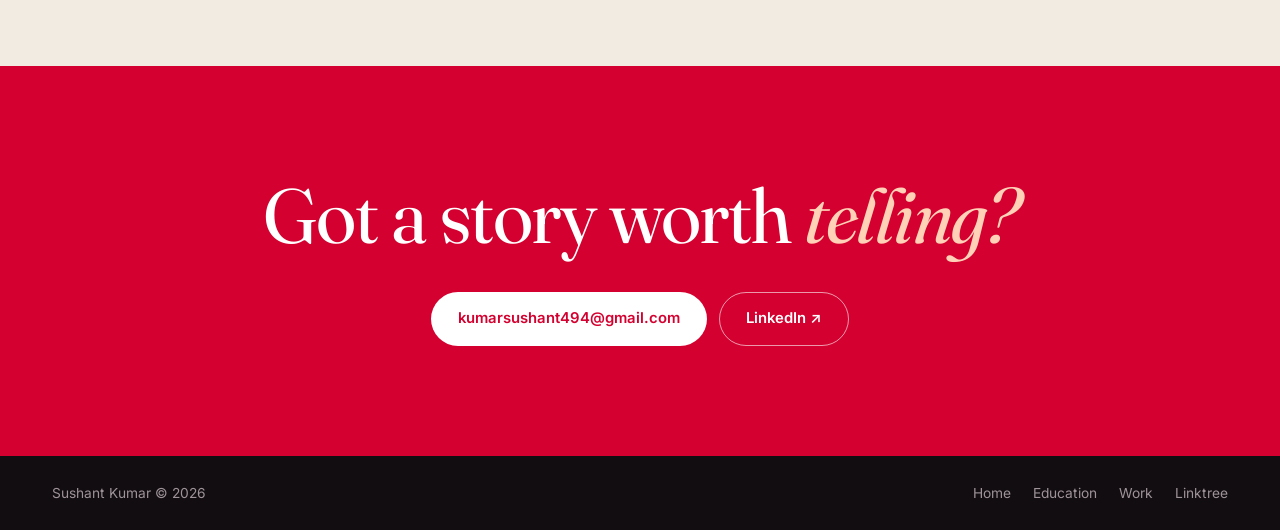
==== commit fefbad2c: "Shrink Cannes lead line and highlight red carpet and Cannes Co-Authored-By: Claude Opus 5 <noreply@a" ====
--- a/index.html
+++ b/index.html
@@ -74,7 +74,7 @@
       <div class="highlight-copy reveal">
         <img class="hl-logo" src="assets/img/cannes_logo_white.png" alt="Cannes Lions International Festival of Creativity">
         <p class="kicker light">Highlight of 2026</p>
-        <h2>Some stories travel farther than you expect. <em>And sometimes, they take you to the Cannes red carpet.</em></h2>
+        <h2><span class="hl-lead">Some stories travel farther than you expect.</span> <em>And sometimes, they take you to the iconic <span class="hl-accent">red carpet</span> at <span class="hl-accent">Cannes</span>.</em></h2>
         <p class="hl-text">In June 2026, I found myself at the <b>Cannes Lions International Festival of Creativity</b> as part of the <b>ERA Cohort</b> and took along a story close to home, <i>Mothers of Courage</i>, a Shikshagraha film produced by <b>Mantra4Change</b>, which became India’s only <b>SDG Lions shortlist</b> at Cannes Lions.</p>
         <h3 class="hl-sub">What did I do at Cannes?</h3>
         <p class="hl-text">Five days were nowhere near enough. I watched 80 films, sat through 30 sessions, met the makers behind some of the world’s most exciting campaigns, learned from creative minds across the industry and made a few friends across borders.</p>
--- a/css/style.css
+++ b/css/style.css
@@ -119,7 +119,9 @@
 /* highlight */
 .highlight { background: var(--night); color: #f4eef0; overflow: hidden; }
 .highlight h2 { color: #fff; font-size: clamp(2rem, 3.4vw, 3rem); line-height: 1.12; margin-bottom: 28px; }
-.highlight h2 em { display: block; margin-top: .3em; color: var(--rose); }
+.highlight h2 .hl-lead { display: block; font-size: .5em; line-height: 1.25; }
+.highlight h2 em { display: block; margin-top: .3em; color: #fff; }
+.highlight h2 .hl-accent { color: var(--rose); }
 .highlight-grid { display: grid; grid-template-columns: .9fr 1.1fr; gap: 70px; align-items: center; }
 .hl-logo { width: 190px; margin-bottom: 34px; }
 .hl-text { color: #cfc4ca; font-size: 1.05rem; line-height: 1.65; margin: 0 0 22px; }
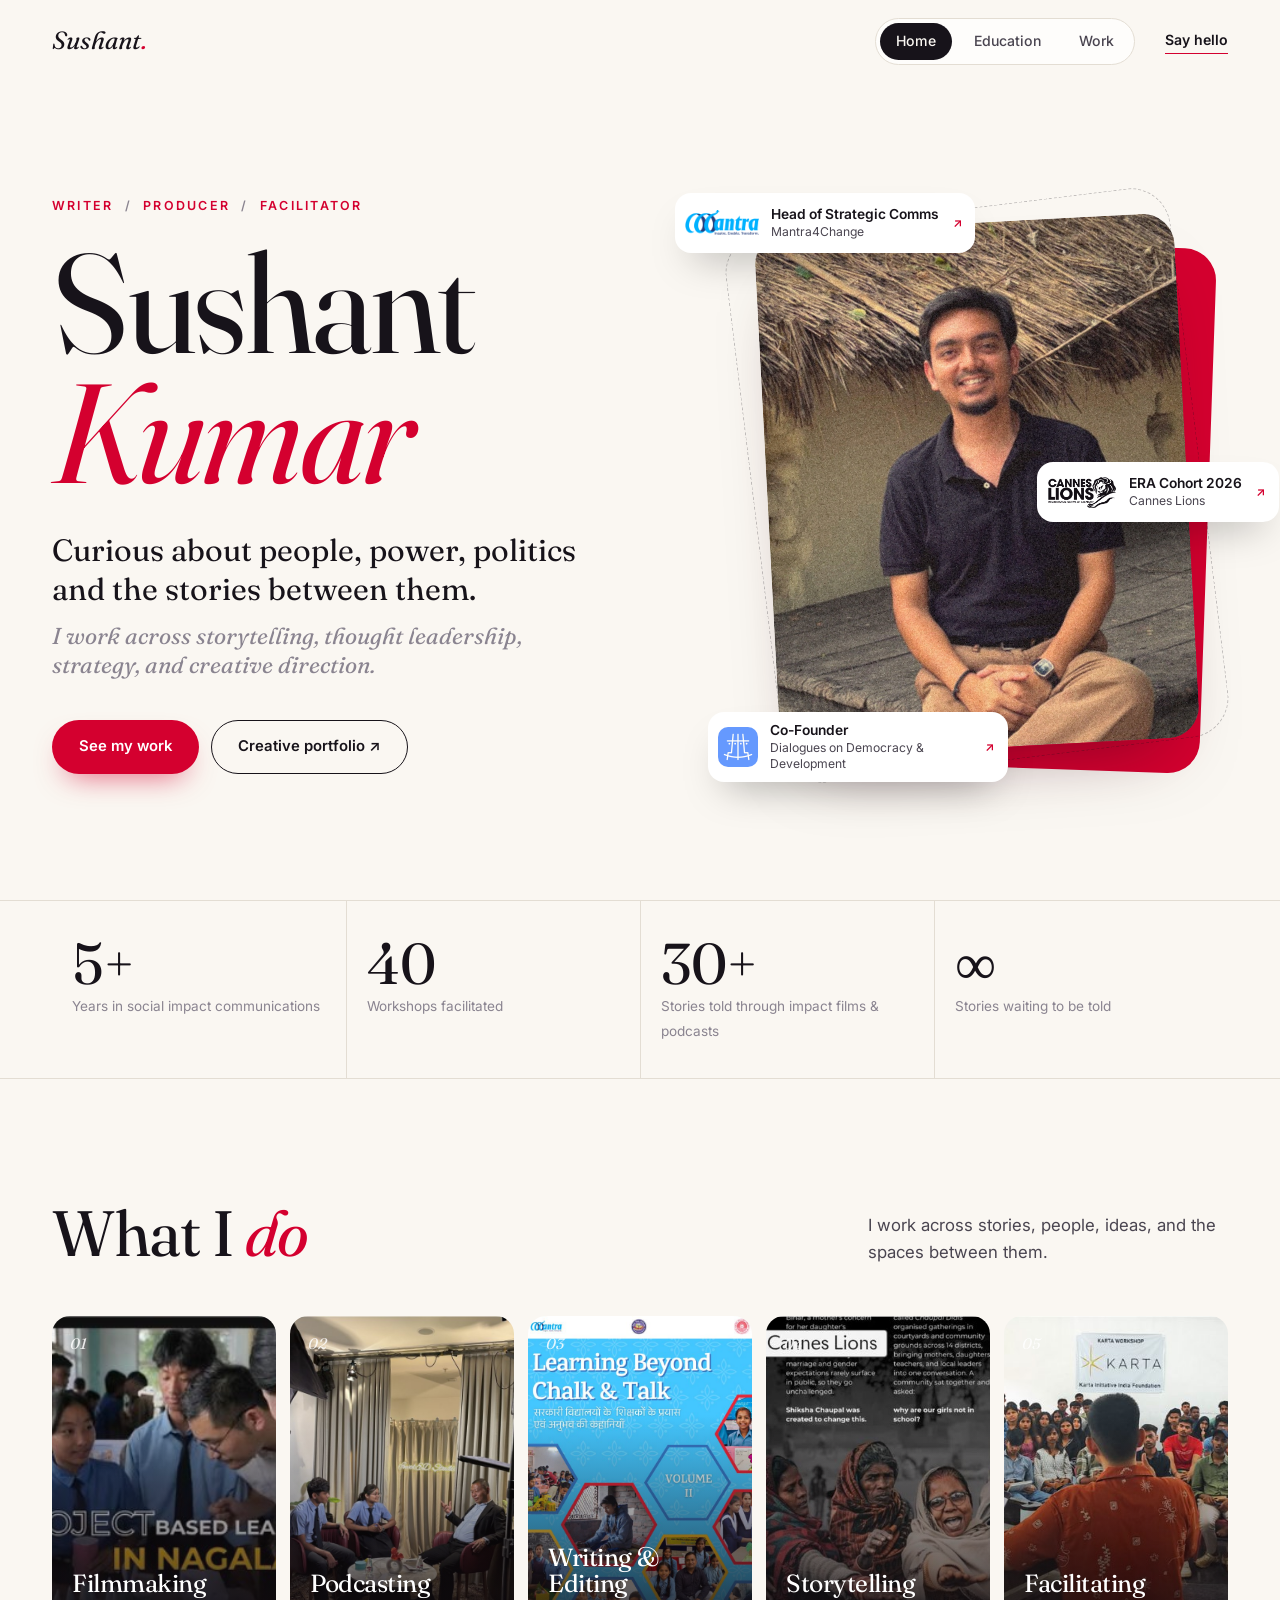
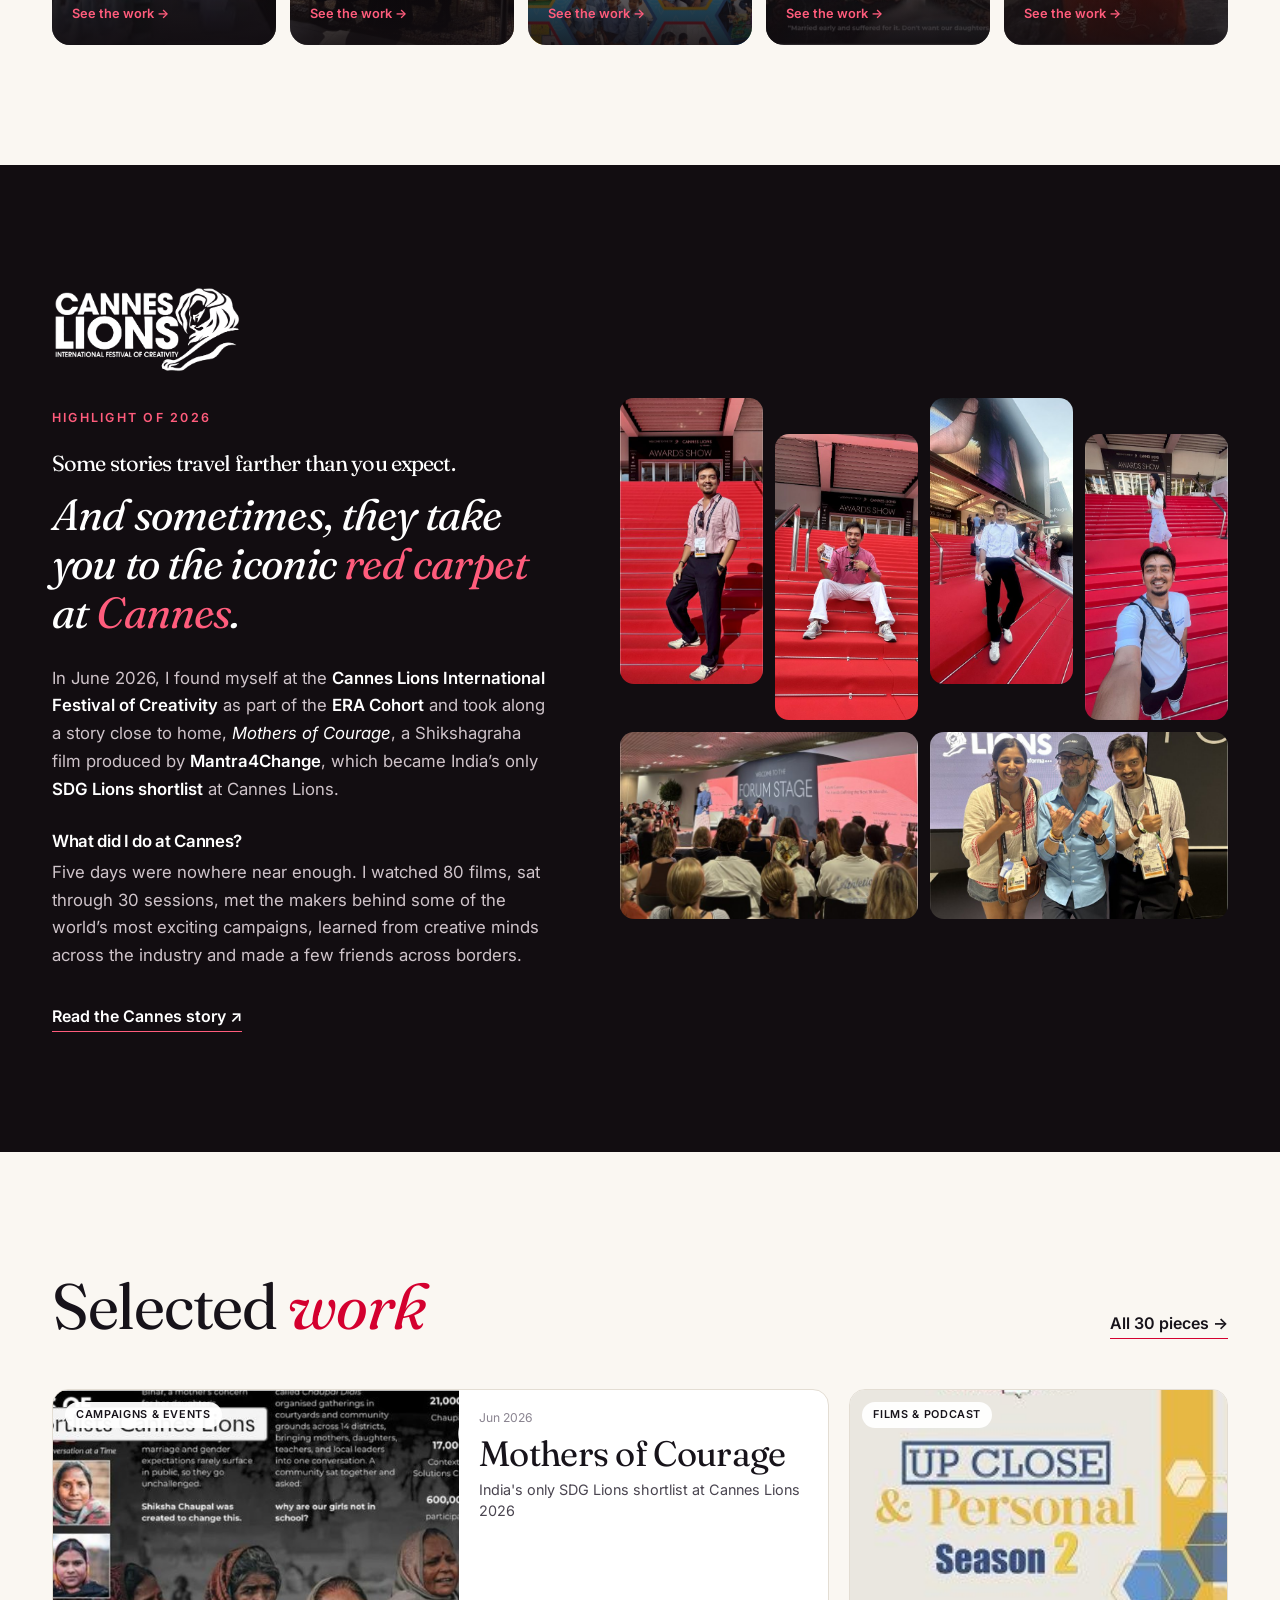
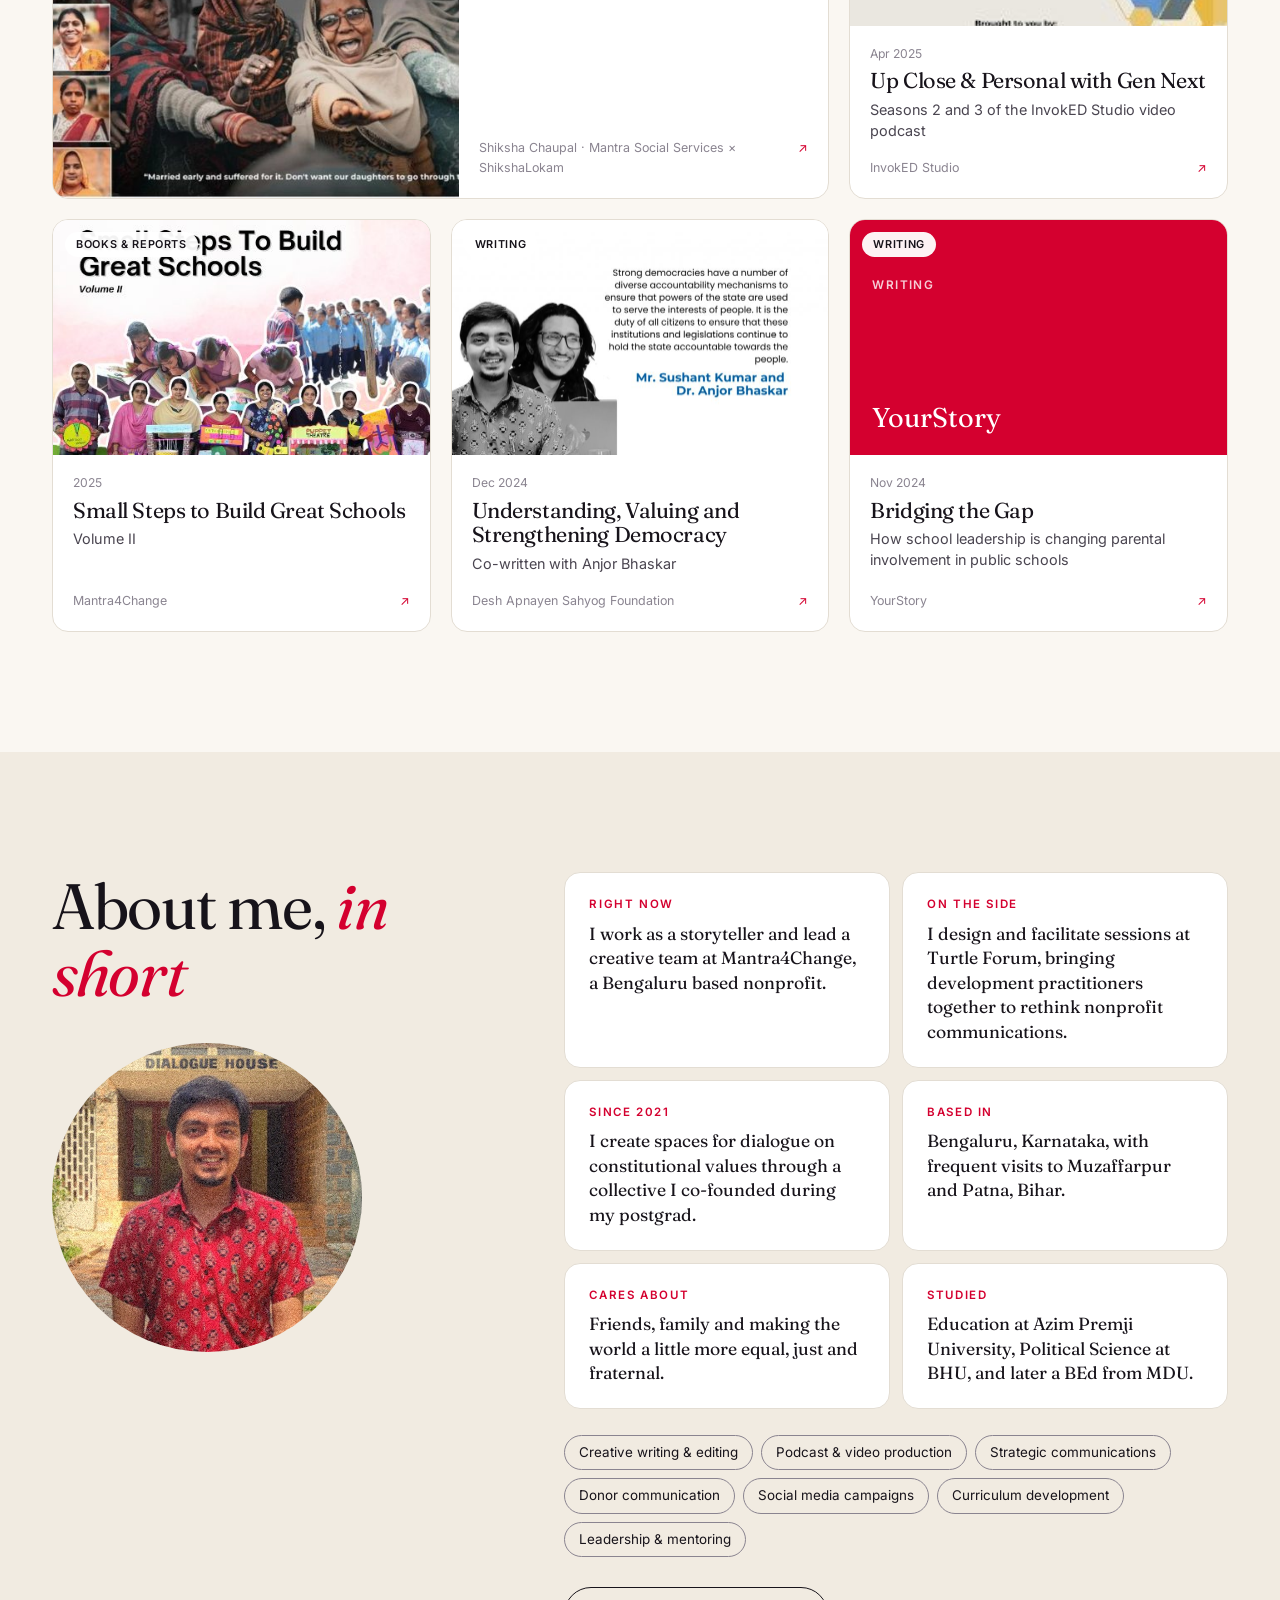
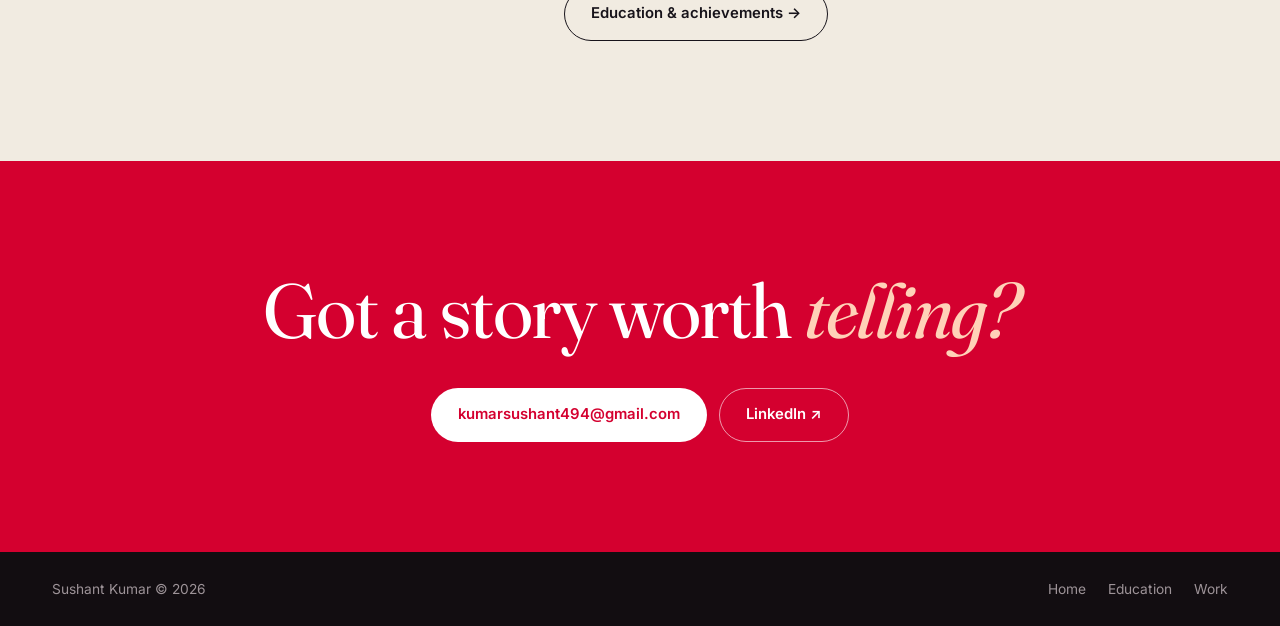
==== commit 98de230e: "Remove Linktree and tighten Mantra4Change role bullets Co-Authored-By: Claude Opus 5 <noreply@anthro" ====
--- a/index.html
+++ b/index.html
@@ -120,7 +120,7 @@
 <footer class="footer">
   <div class="wrap">
     <span>Sushant Kumar © <span data-year></span></span>
-    <span class="foot-links"><a href="./">Home</a><a href="education">Education</a><a href="work">Work</a><a data-linktree href="#" target="_blank" rel="noopener">Linktree</a></span>
+    <span class="foot-links"><a href="./">Home</a><a href="education">Education</a><a href="work">Work</a></span>
   </div>
 </footer>
 
--- a/css/style.css
+++ b/css/style.css
@@ -172,7 +172,7 @@
 .tile { background: #fff; border-radius: 16px; padding: 22px 24px; border: 1px solid var(--line); transition: border-color .2s, transform .3s var(--ease); }
 .tile:hover { border-color: var(--red); transform: translateY(-3px); }
 .tile span { display: block; font-size: .72rem; font-weight: 600; letter-spacing: .14em; text-transform: uppercase; color: var(--red); margin-bottom: 8px; }
-.tile p { font-family: var(--serif); font-size: 1.25rem; line-height: 1.25; }
+.tile p { font-family: var(--serif); font-size: 1.1rem; line-height: 1.4; }
 .skills { display: flex; flex-wrap: wrap; gap: 8px; margin-bottom: 30px; }
 .skills span { font-size: .84rem; border: 1px solid var(--ink-3); padding: 6px 14px; border-radius: 100px; }
 
@@ -199,10 +199,10 @@
 .ach-grid { display: grid; grid-template-columns: repeat(4, 1fr); gap: 16px; }
 .ach { background: #fff; border-radius: 18px; overflow: hidden; border: 1px solid var(--line); display: flex; flex-direction: column; transition: transform .35s var(--ease); }
 .ach:hover { transform: translateY(-5px); }
-.ach.big { grid-column: span 2; }
+.ach.big { grid-column: span 2; grid-row: span 2; }
 .ach-img { aspect-ratio: 4/3; overflow: hidden; }
-.ach.big .ach-img { aspect-ratio: 16/9; }
-.ach.big .ach-img img { object-position: center 30%; }
+.ach-collage { flex: 1; min-height: 340px; display: grid; grid-template-columns: repeat(3, 1fr); gap: 4px; overflow: hidden; }
+.ach-collage img { width: 100%; height: 100%; object-fit: cover; object-position: center 35%; }
 .ach-img img { width: 100%; height: 100%; object-fit: cover; }
 .ach-body { padding: 24px; }
 .ach-year { font-size: .74rem; font-weight: 600; letter-spacing: .12em; text-transform: uppercase; color: var(--red); margin-bottom: 8px; }
@@ -210,6 +210,7 @@
 .ach p { color: var(--ink-2); font-size: .95rem; }
 
 /* work page */
+.work-hero h1 { font-size: clamp(2.8rem, 6vw, 5.2rem); }
 .work-hero { display: grid; grid-template-columns: 1.3fr .7fr; gap: 50px; align-items: end; }
 .portfolio-card { background: var(--red); color: #fff; border-radius: 24px; padding: 30px; display: flex; flex-direction: column; gap: 12px; min-height: 250px; position: relative; overflow: hidden; transition: transform .35s var(--ease); }
 .portfolio-card::before { content: ""; position: absolute; right: -60px; top: -60px; width: 200px; height: 200px; border-radius: 50%; border: 36px solid rgba(255,255,255,.12); transition: transform .6s var(--ease); }
@@ -219,17 +220,10 @@
 .pc-title { font-family: var(--serif); font-size: 1.9rem; line-height: 1.1; }
 .pc-go { margin-top: auto; font-weight: 600; }
 
-.jump-bar { position: sticky; top: 72px; z-index: 50; display: flex; gap: 8px; overflow-x: auto; scrollbar-width: none; padding: 14px max(32px, calc((100vw - var(--maxw)) / 2 + 32px)); background: rgba(250,247,242,.92); backdrop-filter: blur(12px); border-bottom: 1px solid var(--line); }
-.jump-bar::-webkit-scrollbar { display: none; }
-.jump-bar a { white-space: nowrap; font-size: .86rem; font-weight: 500; padding: 8px 16px; border-radius: 100px; border: 1px solid var(--line); background: #fff; transition: all .2s; }
-.jump-bar a:hover { border-color: var(--ink); }
-.jump-bar a.active { background: var(--ink); color: var(--paper); border-color: var(--ink); }
-.jump-bar a span { opacity: .5; margin-left: 4px; }
 
 .work-section { padding-top: 90px; padding-bottom: 30px; scroll-margin-top: 130px; }
 .ws-head { display: grid; grid-template-columns: 1fr 1fr; gap: 40px; align-items: end; margin-bottom: 40px; }
 .ws-head h2 { font-size: clamp(2.4rem, 5vw, 4.2rem); }
-.ws-head h2 small { font-family: var(--sans); font-size: .95rem; color: var(--ink-3); margin-left: 12px; letter-spacing: 0; }
 .ws-roles .label { display: block; font-size: .72rem; font-weight: 600; letter-spacing: .14em; text-transform: uppercase; color: var(--red); margin-bottom: 10px; }
 .chips { display: flex; flex-wrap: wrap; gap: 6px; }
 .chips span { font-size: .84rem; background: #fff; border: 1px solid var(--line); padding: 5px 12px; border-radius: 100px; }
@@ -293,6 +287,7 @@
   .card-grid { grid-template-columns: repeat(2, 1fr); }
   .card.featured { grid-column: span 2; }
   .ach-grid { grid-template-columns: repeat(2, 1fr); }
+  .ach.big { grid-row: auto; }
   .work-section { padding-top: 70px; }
   .degree { grid-template-columns: 90px 1fr; gap: 24px; }
   .degree-logo { width: 90px; height: 90px; padding: 12px; border-radius: 18px; }
@@ -304,7 +299,6 @@
   .brand { font-size: 1.3rem; }
   .nav-cta { display: none; }
   .nav-links a { padding: 7px 12px; font-size: .84rem; }
-  .jump-bar { top: 64px; padding-left: 18px; padding-right: 18px; }
   .hero-visual { max-width: 100%; display: flex; flex-direction: column; gap: 10px; padding-top: 10px; }
   .portrait-frame { width: 78%; margin: 0 auto 36px; }
   .float-card { position: static; max-width: none; animation: none; }
@@ -320,5 +314,6 @@
   .degree { grid-template-columns: 1fr; gap: 16px; }
   .degree-logo { width: 72px; height: 72px; padding: 10px; border-radius: 16px; }
   .ach.big { grid-column: auto; }
+  .ach-collage { min-height: 300px; }
   .foot-links { gap: 14px; flex-wrap: wrap; }
 }
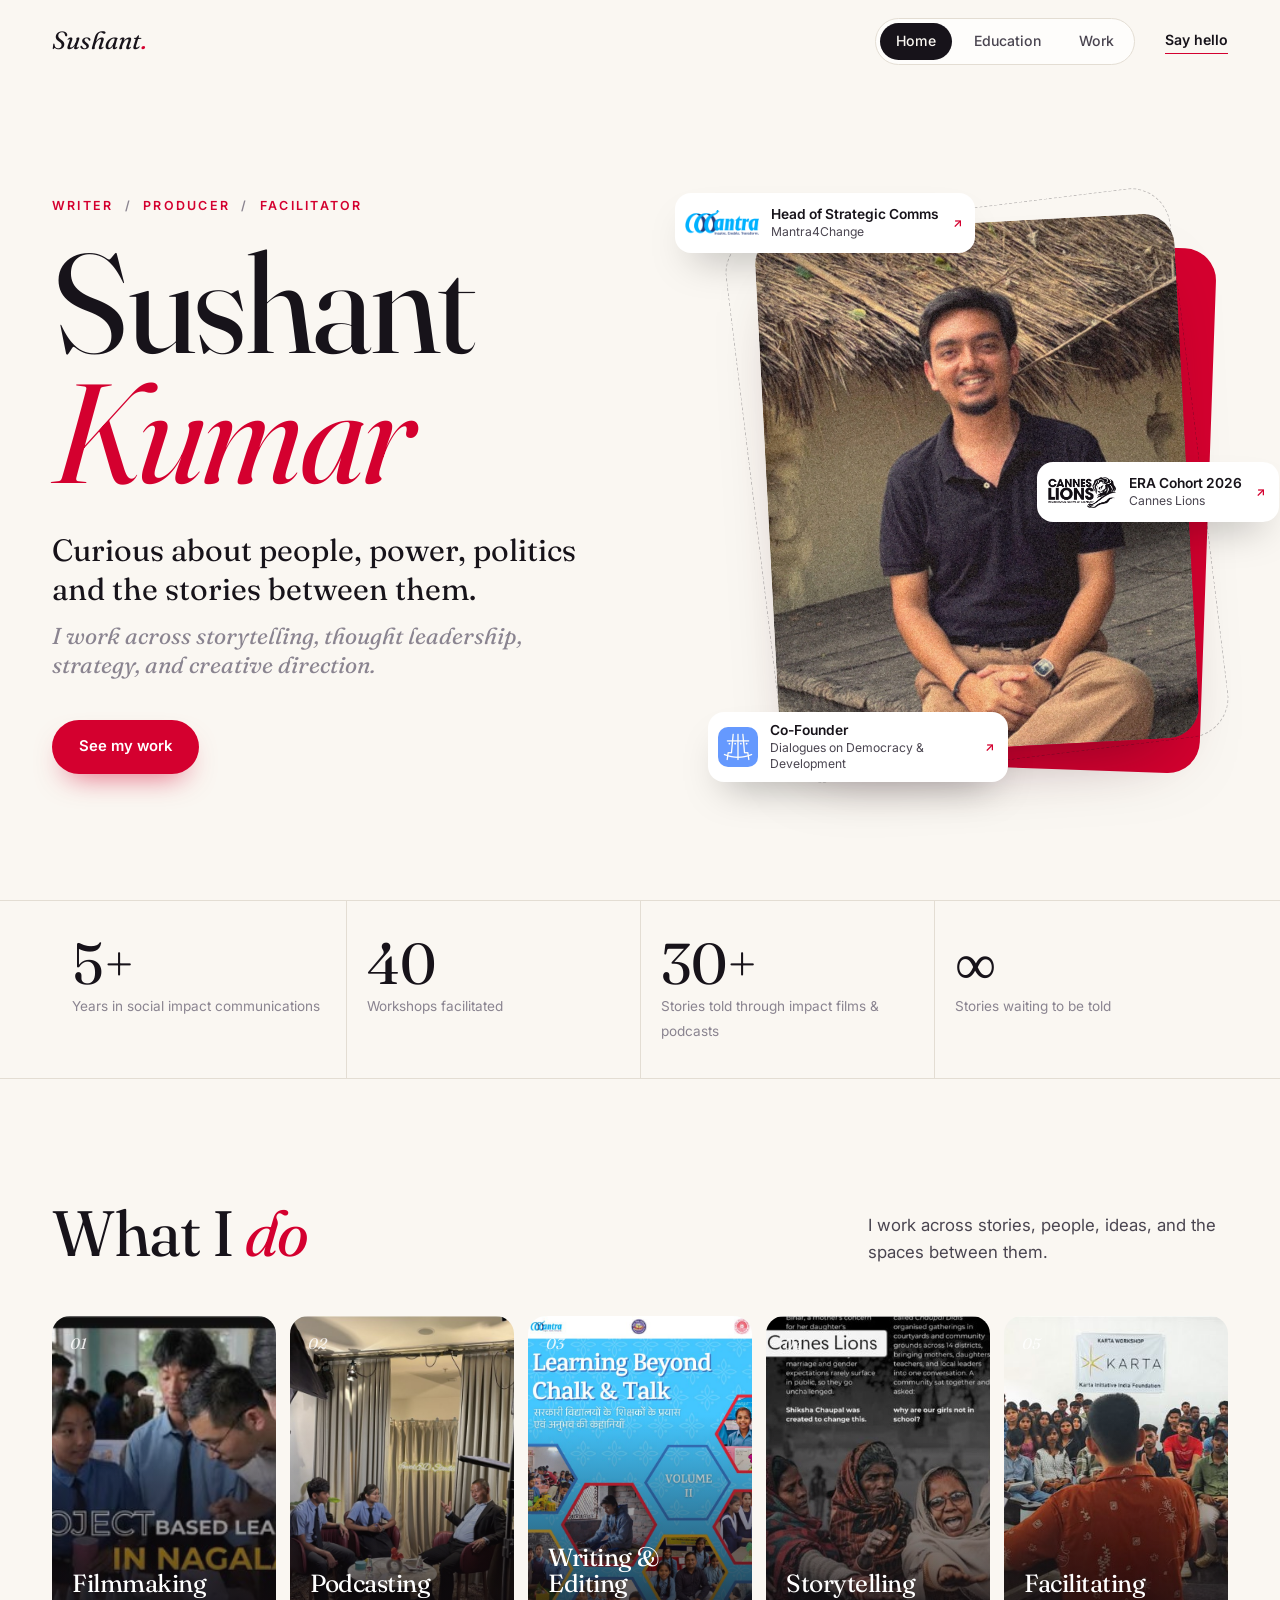
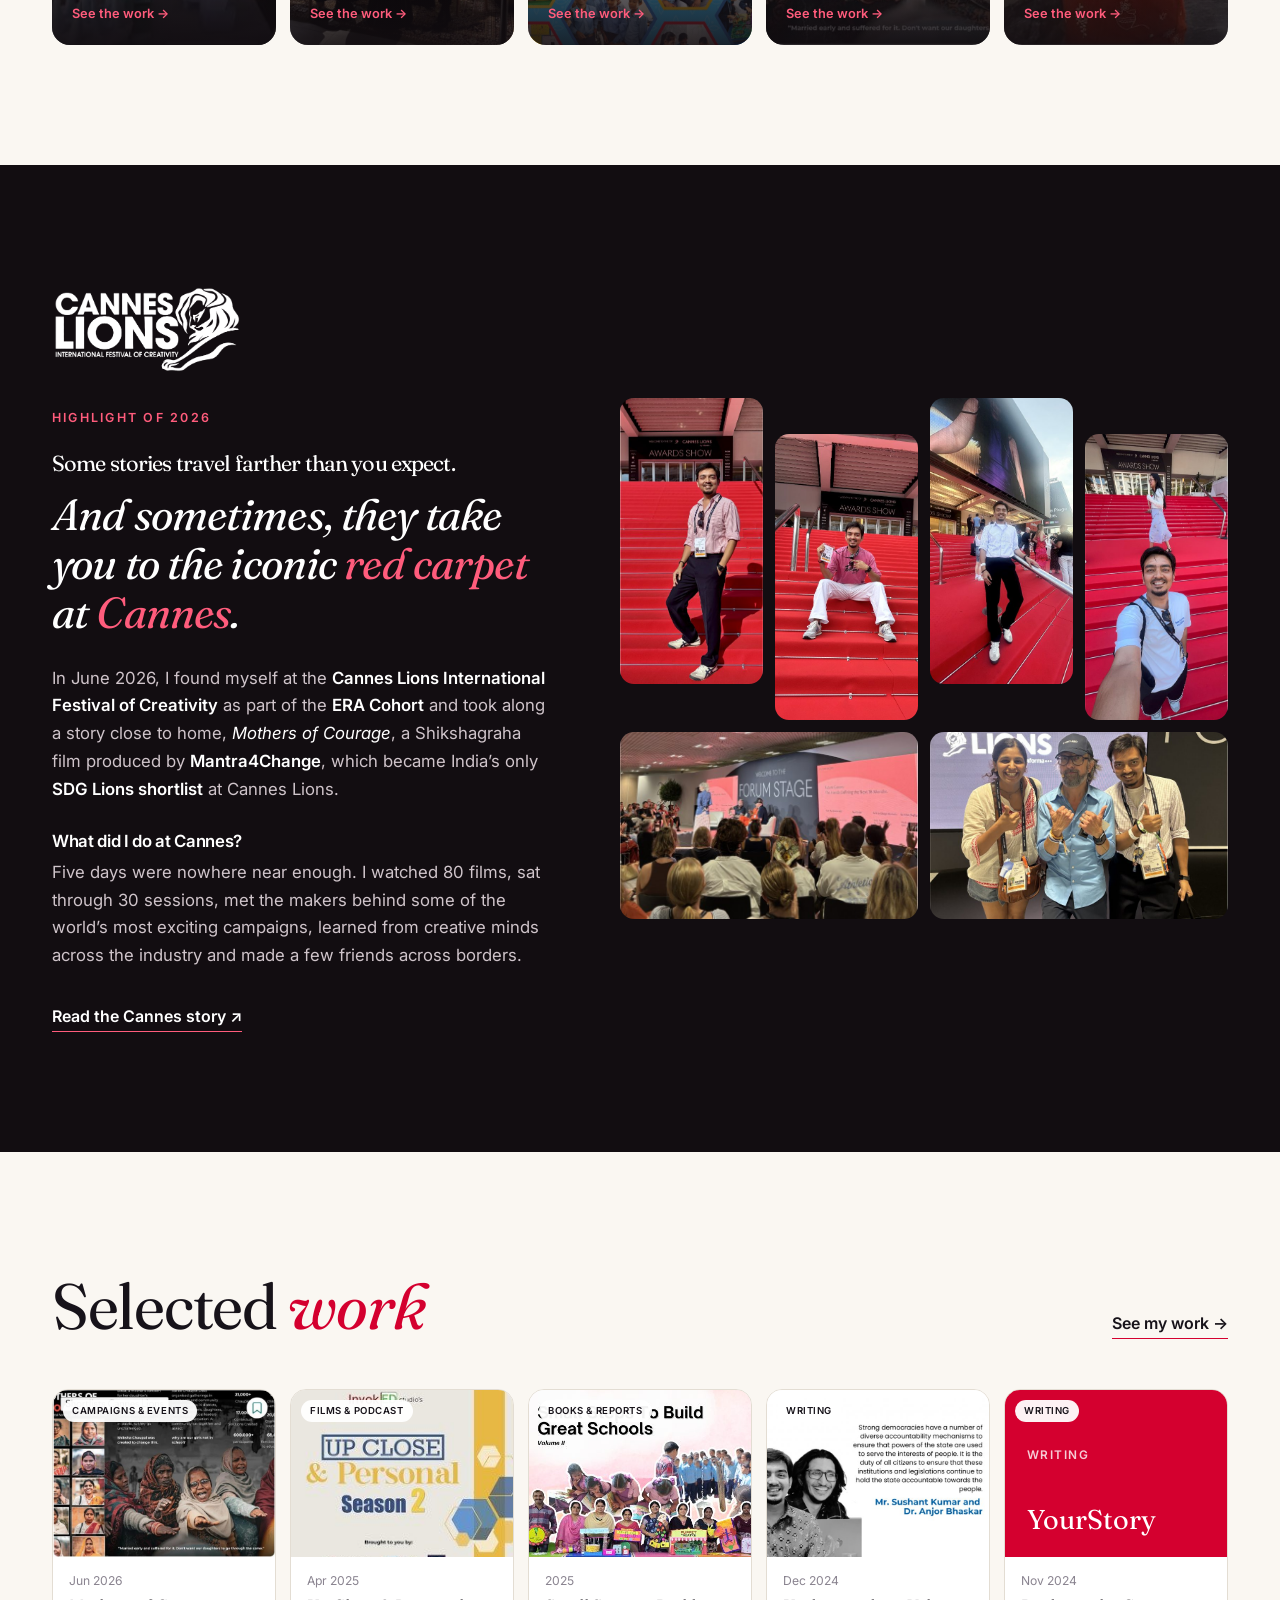
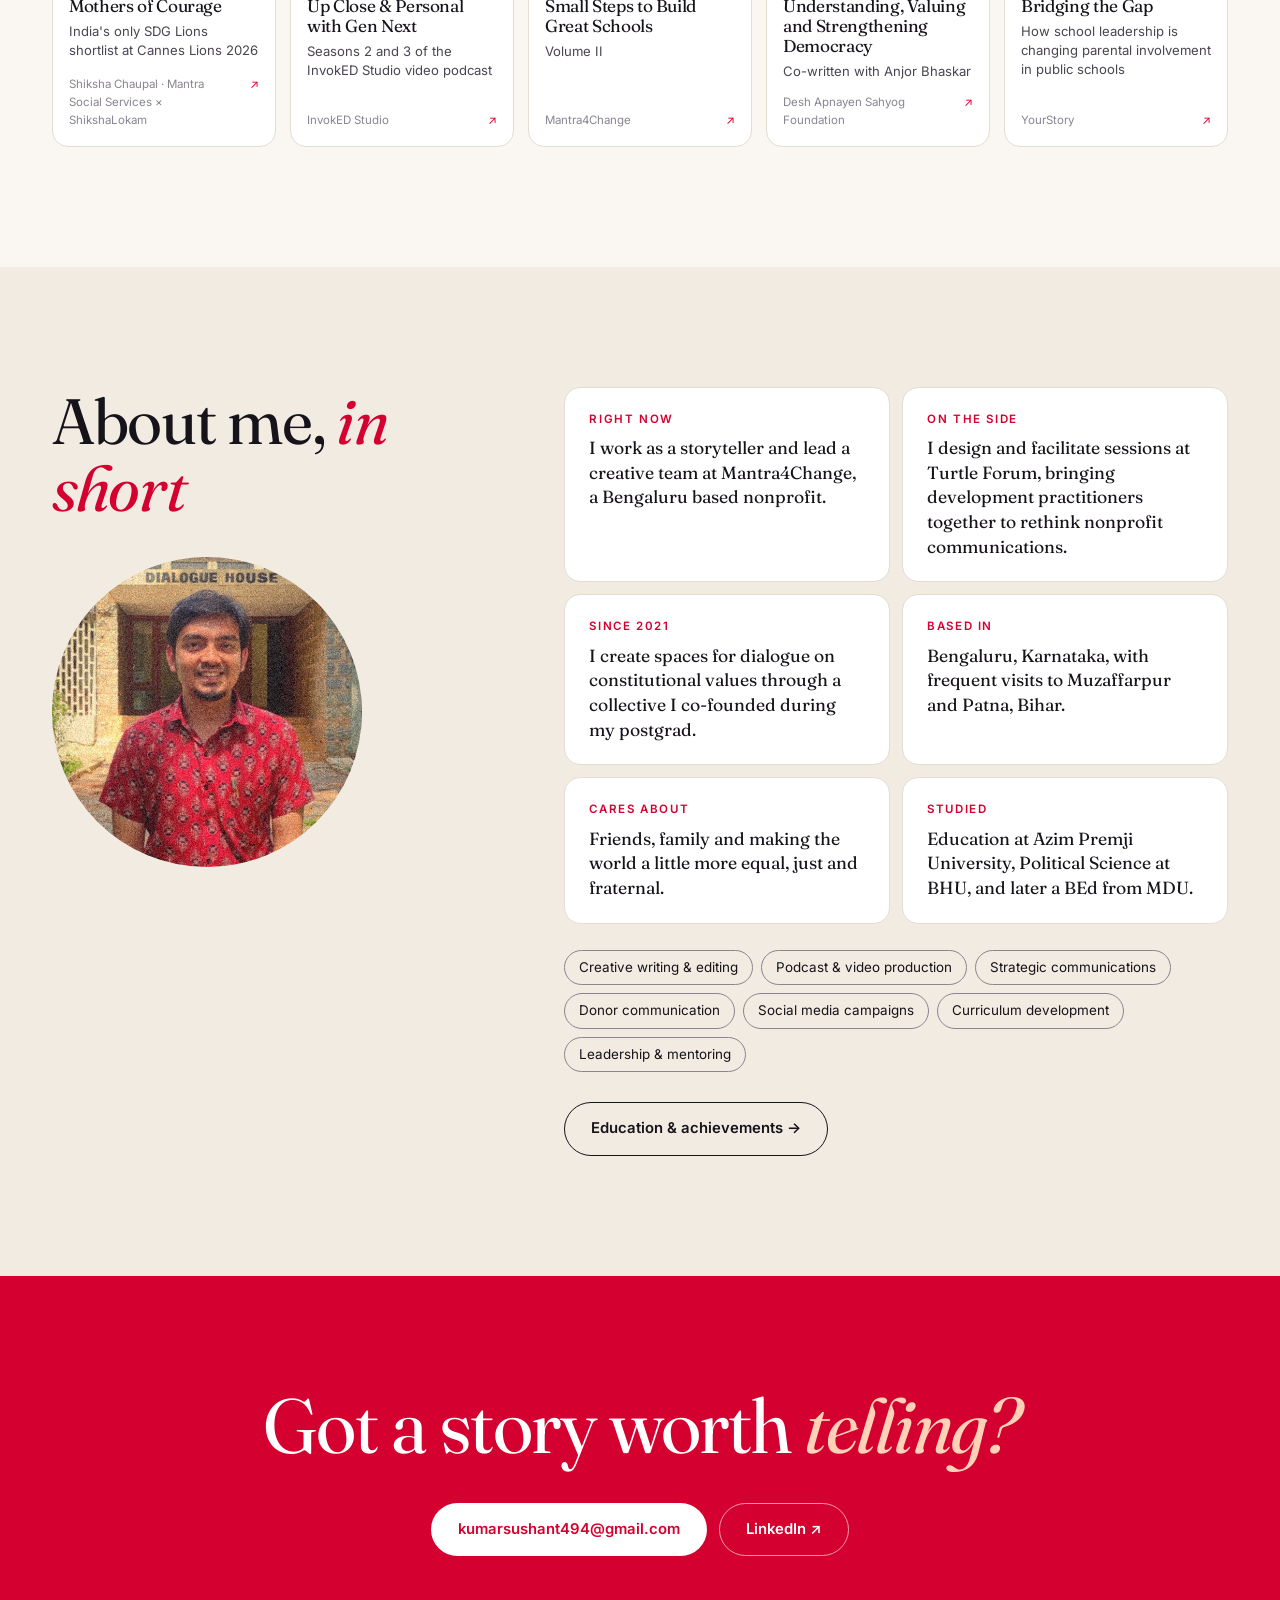
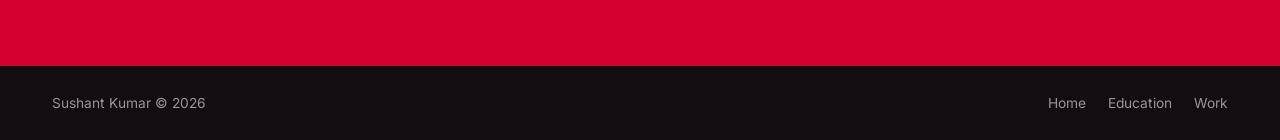
==== commit a088f1b7: "Home: drop hero portfolio button, compact selected work row, footer last-updated date Co-Authored-By" ====
--- a/index.html
+++ b/index.html
@@ -37,7 +37,6 @@
       <p class="hero-line soft reveal">I work across storytelling, thought leadership, strategy, and creative direction.</p>
       <div class="hero-actions reveal">
         <a class="btn btn-primary" href="work">See my work</a>
-        <a class="btn btn-line" data-portfolio href="#" target="_blank" rel="noopener">Creative portfolio ↗</a>
       </div>
     </div>
     <div class="hero-visual reveal">
@@ -87,9 +86,9 @@
   <section class="section wrap">
     <div class="head-row reveal">
       <h2>Selected <em>work</em></h2>
-      <a class="text-link" href="work">All 30 pieces →</a>
+      <a class="text-link" href="work">See my work →</a>
     </div>
-    <div class="card-grid" id="selected-work"></div>
+    <div class="card-grid card-row" id="selected-work"></div>
   </section>
 
   <section class="section paper">
@@ -119,7 +118,7 @@
 
 <footer class="footer">
   <div class="wrap">
-    <span>Sushant Kumar © <span data-year></span></span>
+    <span>Sushant Kumar © <span data-year></span><span class="foot-updated" data-updated hidden> · Last updated <time></time></span></span>
     <span class="foot-links"><a href="./">Home</a><a href="education">Education</a><a href="work">Work</a></span>
   </div>
 </footer>
--- a/css/style.css
+++ b/css/style.css
@@ -161,6 +161,14 @@
 .card-org .arrow { color: var(--red); transition: transform .2s; }
 a.card:hover .arrow { transform: translate(3px, -3px); }
 .card.featured { grid-column: span 2; display: grid; grid-template-columns: 1.1fr 1fr; }
+.card-row { grid-template-columns: repeat(5, 1fr); gap: 14px; }
+.card-row .card.featured { grid-column: auto; display: flex; }
+.card-row .card-thumb, .card-row .card.featured .card-thumb { aspect-ratio: 4/3; min-height: 0; }
+.card-row .card-thumb .tag { font-size: .6rem; padding: 3px 9px; top: 10px; left: 10px; }
+.card-row .card-body { padding: 14px 16px 16px; }
+.card-row .card-body h3, .card-row .card.featured h3 { font-size: 1.08rem; }
+.card-row .card-dek { font-size: .82rem; }
+.card-row .card-org { font-size: .72rem; padding-top: 12px; }
 .card.featured .card-thumb { aspect-ratio: auto; min-height: 280px; }
 .card.featured h3 { font-size: 2.2rem; }
 
@@ -269,7 +277,7 @@
 
 /* responsive */
 @media (max-width: 1100px) {
-  .role-cards { grid-template-columns: repeat(3, 1fr); }
+  .role-cards, .card-row { grid-template-columns: repeat(3, 1fr); }
   .card-grid.books { grid-template-columns: repeat(2, 1fr); }
   .timeline { grid-template-columns: repeat(2, 1fr); }
 }
@@ -282,6 +290,7 @@
   .stat:nth-child(3) { border-left: 0; }
   .stat:nth-child(n+3) { border-top: 1px solid var(--line); }
   .role-cards { grid-template-columns: repeat(2, 1fr); }
+  .card-row .card.featured { grid-column: auto; }
   .role-card p { max-height: 90px; margin-bottom: 8px; }
   .highlight-grid, .about, .work-hero, .ws-head { grid-template-columns: 1fr; gap: 40px; }
   .card-grid { grid-template-columns: repeat(2, 1fr); }
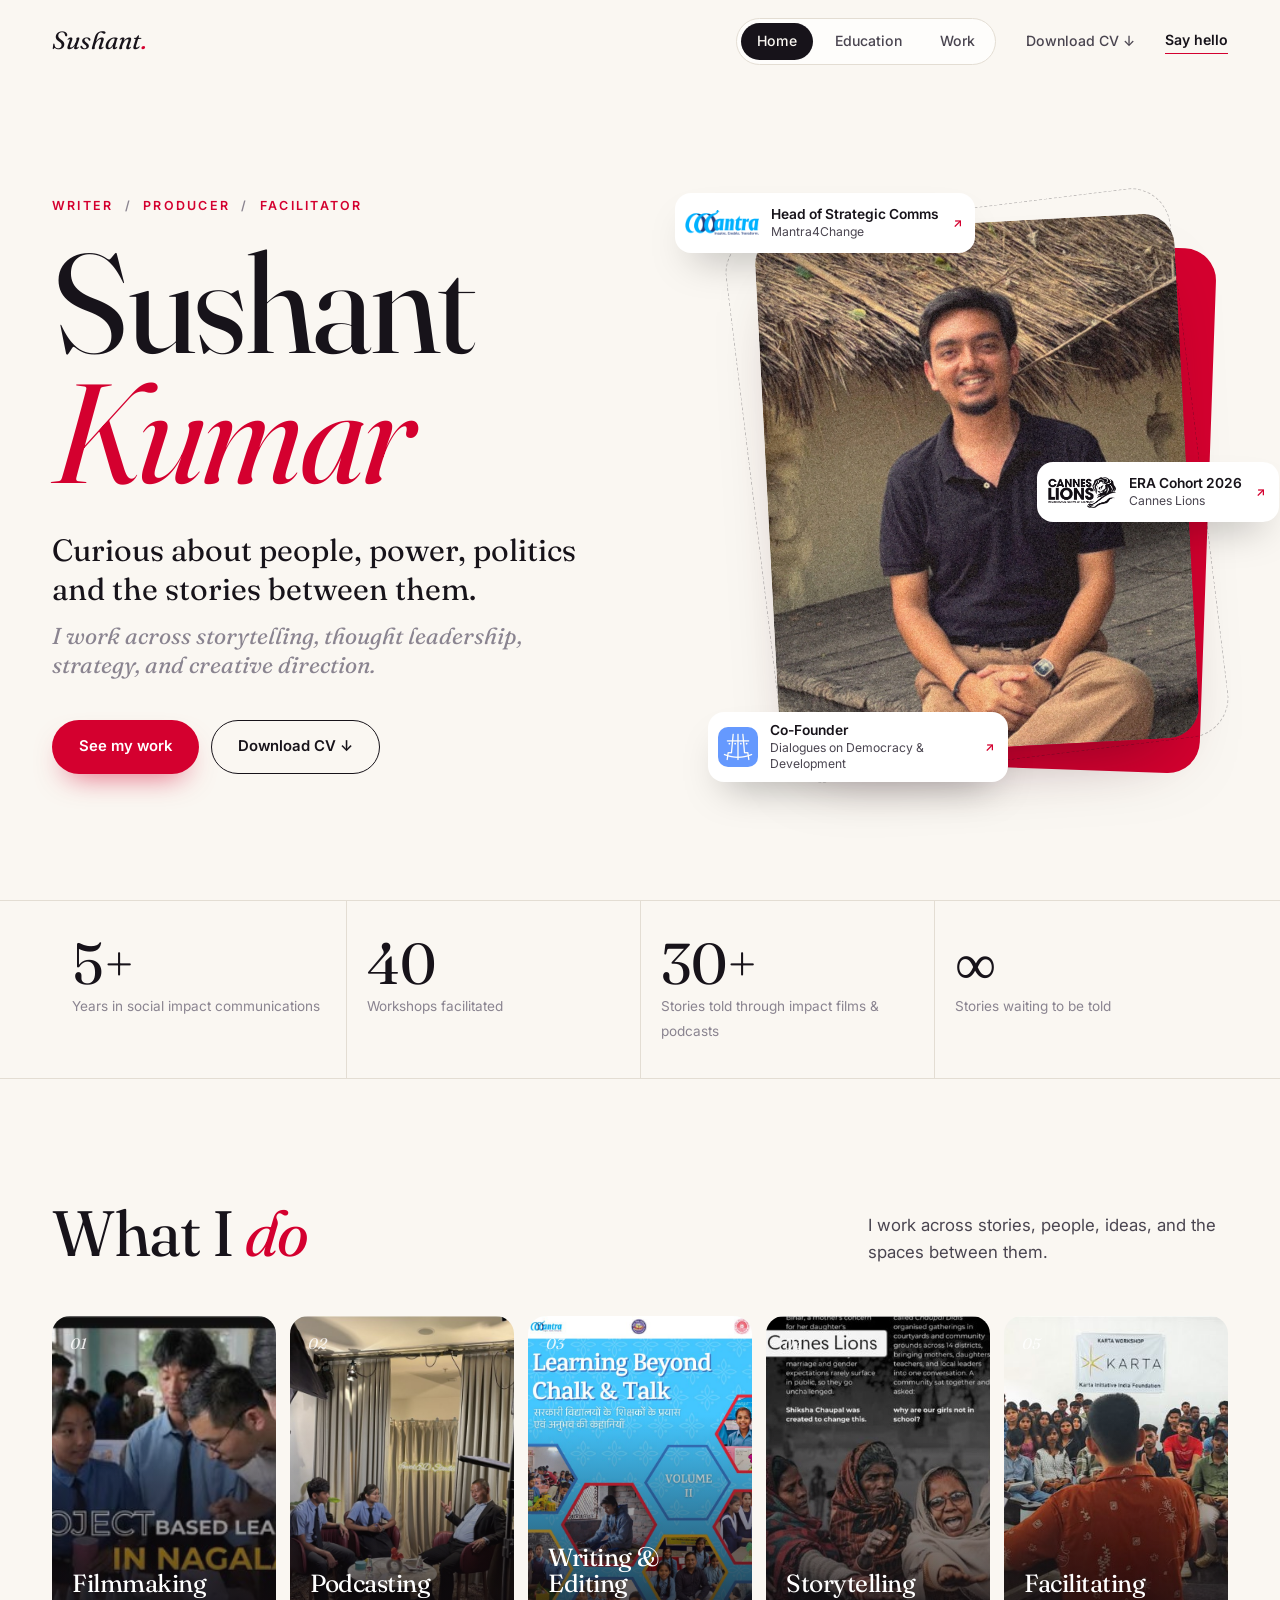
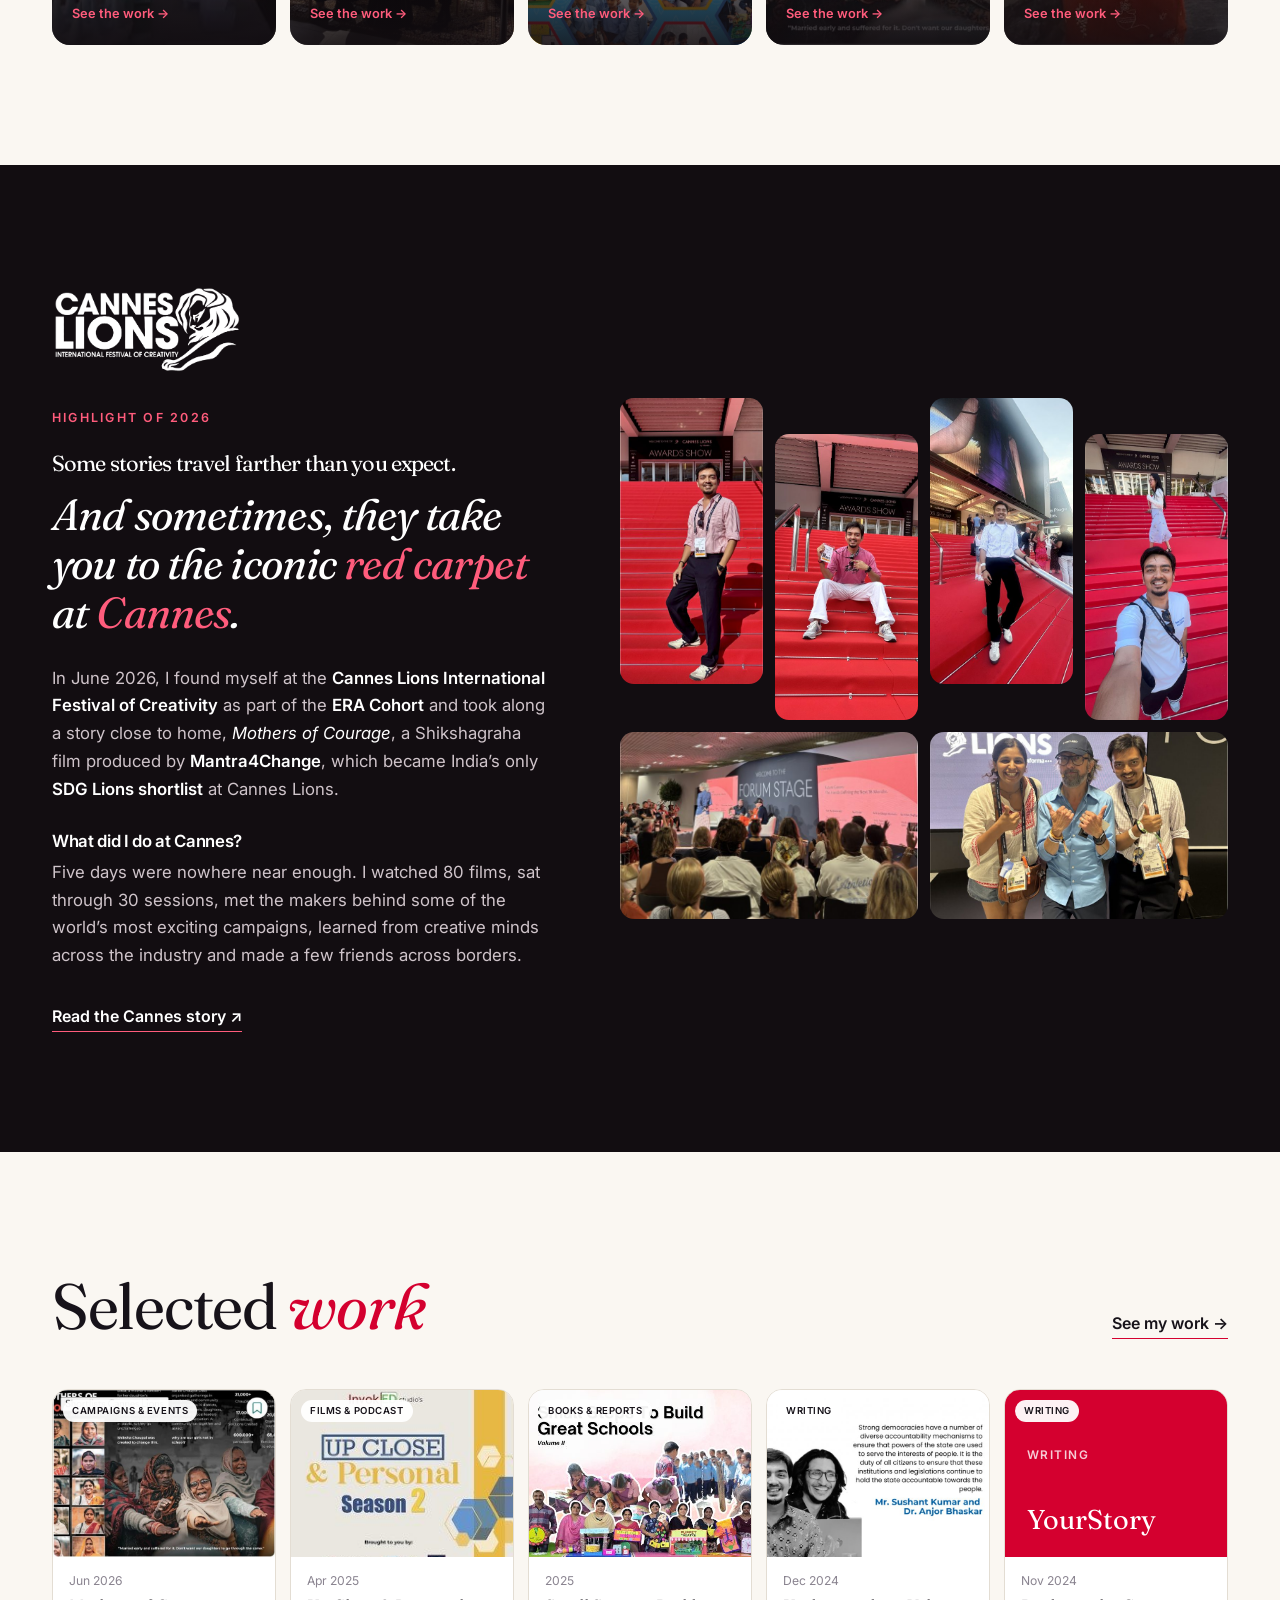
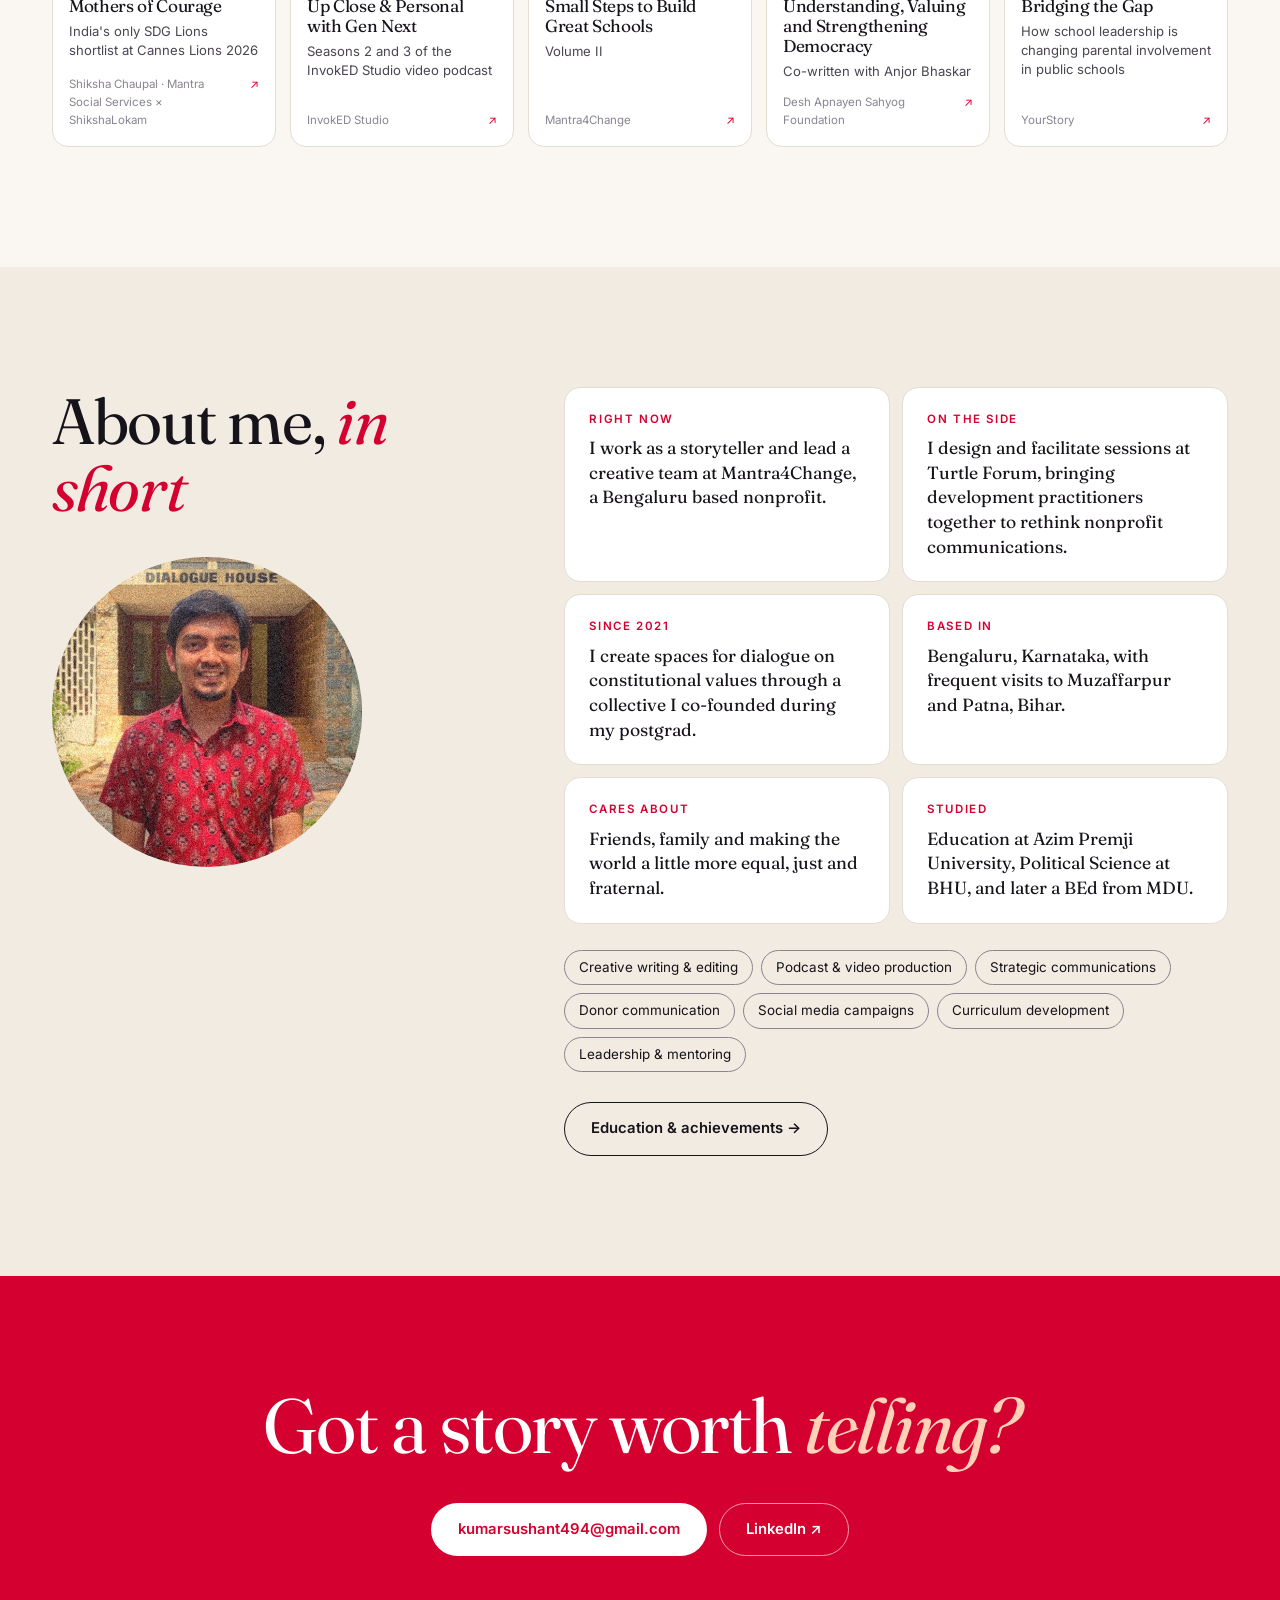
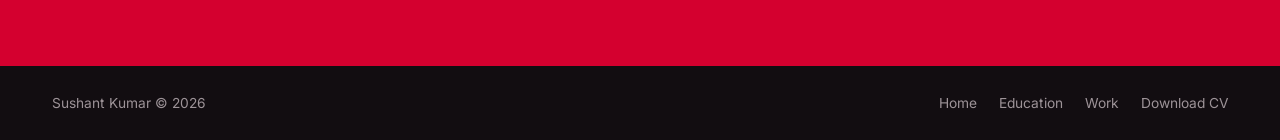
==== commit 377f287d: "Add printable two-page CV with Download CV links Co-Authored-By: Claude Opus 5 <noreply@anthropic.co" ====
--- a/index.html
+++ b/index.html
@@ -23,6 +23,7 @@
       <a href="education" data-nav="education">Education</a>
       <a href="work" data-nav="work">Work</a>
     </nav>
+    <a class="nav-cv" href="cv?print" target="_blank" rel="noopener">Download CV ↓</a>
     <a class="nav-cta" data-email href="#">Say hello</a>
   </div>
 </header>
@@ -37,6 +38,7 @@
       <p class="hero-line soft reveal">I work across storytelling, thought leadership, strategy, and creative direction.</p>
       <div class="hero-actions reveal">
         <a class="btn btn-primary" href="work">See my work</a>
+        <a class="btn btn-line" href="cv?print" target="_blank" rel="noopener">Download CV ↓</a>
       </div>
     </div>
     <div class="hero-visual reveal">
@@ -119,7 +121,7 @@
 <footer class="footer">
   <div class="wrap">
     <span>Sushant Kumar © <span data-year></span><span class="foot-updated" data-updated hidden> · Last updated <time></time></span></span>
-    <span class="foot-links"><a href="./">Home</a><a href="education">Education</a><a href="work">Work</a></span>
+    <span class="foot-links"><a href="./">Home</a><a href="education">Education</a><a href="work">Work</a><a href="cv?print" target="_blank" rel="noopener">Download CV</a></span>
   </div>
 </footer>
 
--- a/css/style.css
+++ b/css/style.css
@@ -54,6 +54,8 @@
 .nav-links a.active, .nav-links a.active:hover { background: var(--ink); color: var(--paper); }
 .nav-cta { font-size: .88rem; font-weight: 600; border-bottom: 1.5px solid var(--red); padding-bottom: 2px; }
 .nav-cta:hover { color: var(--red); }
+.nav-cv { font-size: .88rem; font-weight: 500; color: var(--ink-2); }
+.nav-cv:hover { color: var(--red); }
 
 /* buttons */
 .btn { display: inline-flex; align-items: center; gap: 8px; padding: 14px 26px; border-radius: 100px; font-size: .93rem; font-weight: 600; border: 1.5px solid transparent; transition: transform .25s var(--ease), background .2s, color .2s, border-color .2s; }
@@ -306,7 +308,7 @@
   .wrap, .section.wrap { padding-left: 18px; padding-right: 18px; }
   .nav-inner { padding: 14px 18px; gap: 10px; }
   .brand { font-size: 1.3rem; }
-  .nav-cta { display: none; }
+  .nav-cta, .nav-cv { display: none; }
   .nav-links a { padding: 7px 12px; font-size: .84rem; }
   .hero-visual { max-width: 100%; display: flex; flex-direction: column; gap: 10px; padding-top: 10px; }
   .portrait-frame { width: 78%; margin: 0 auto 36px; }
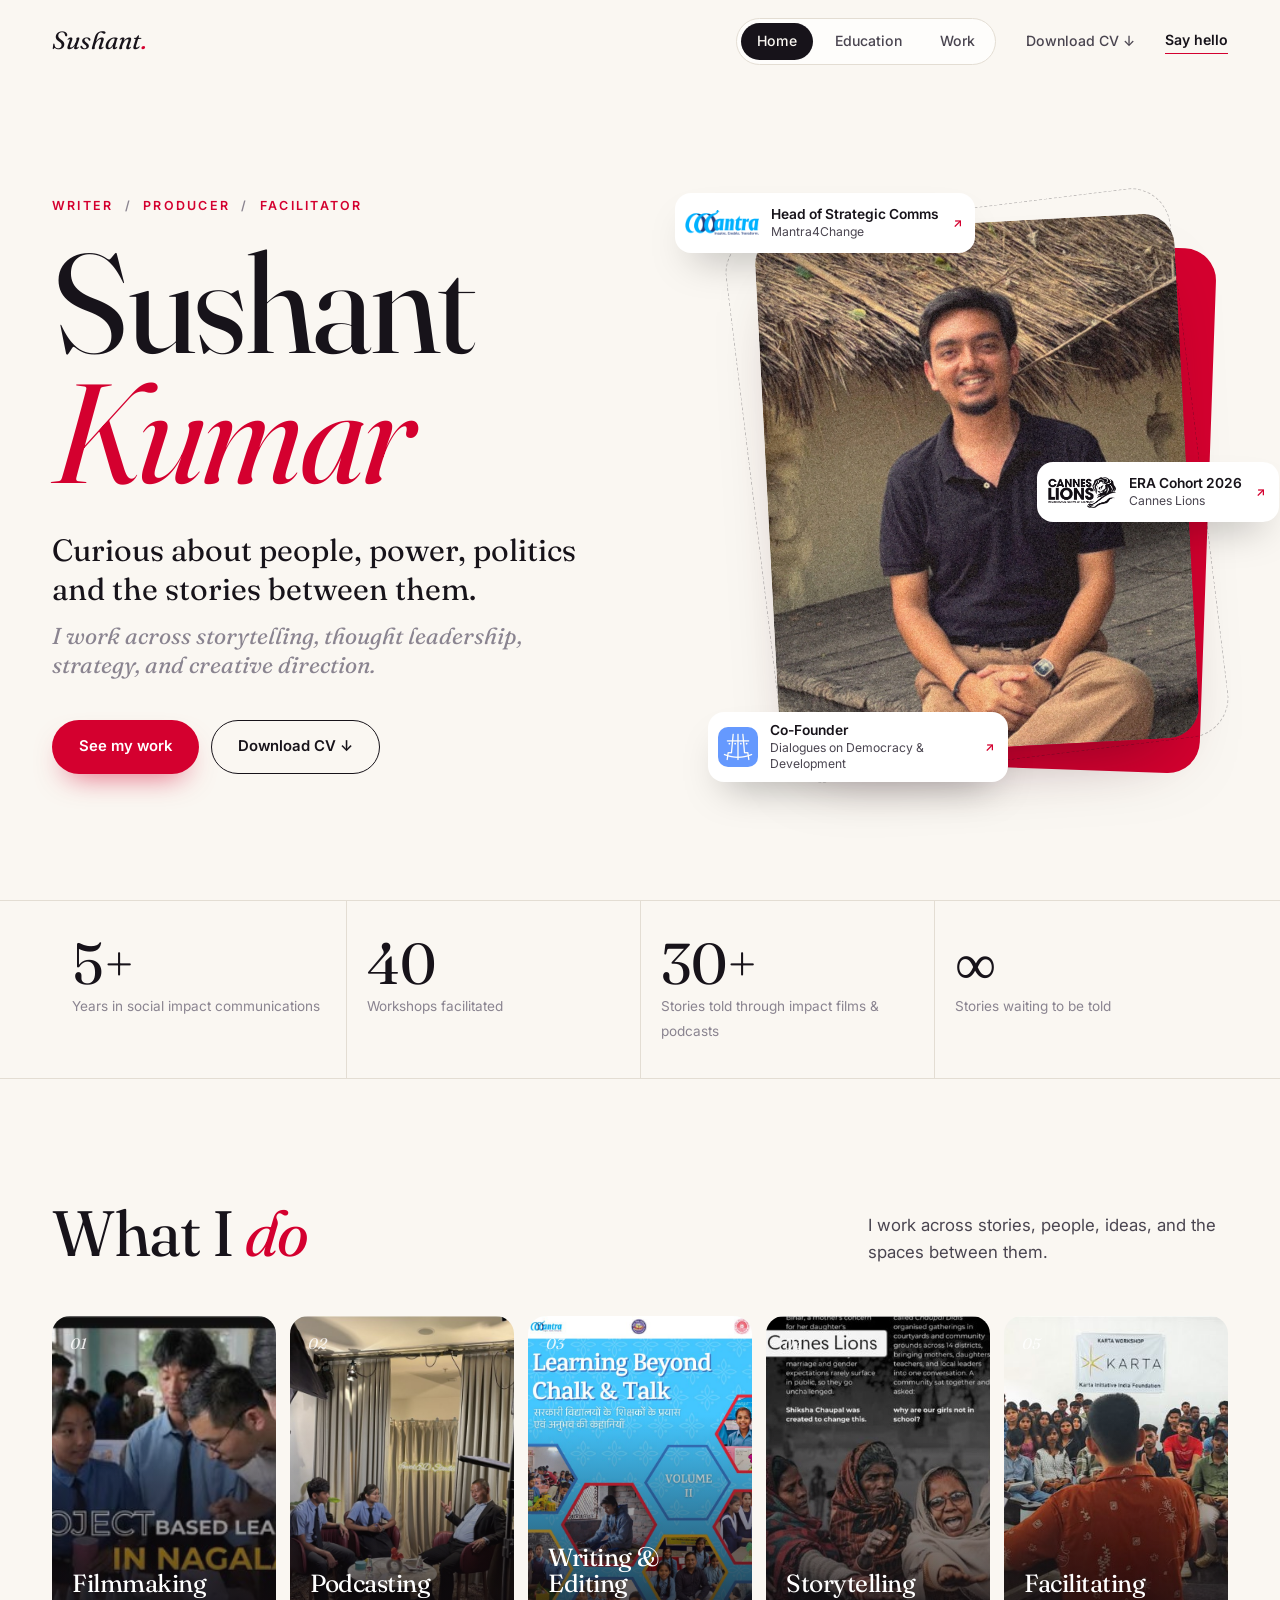
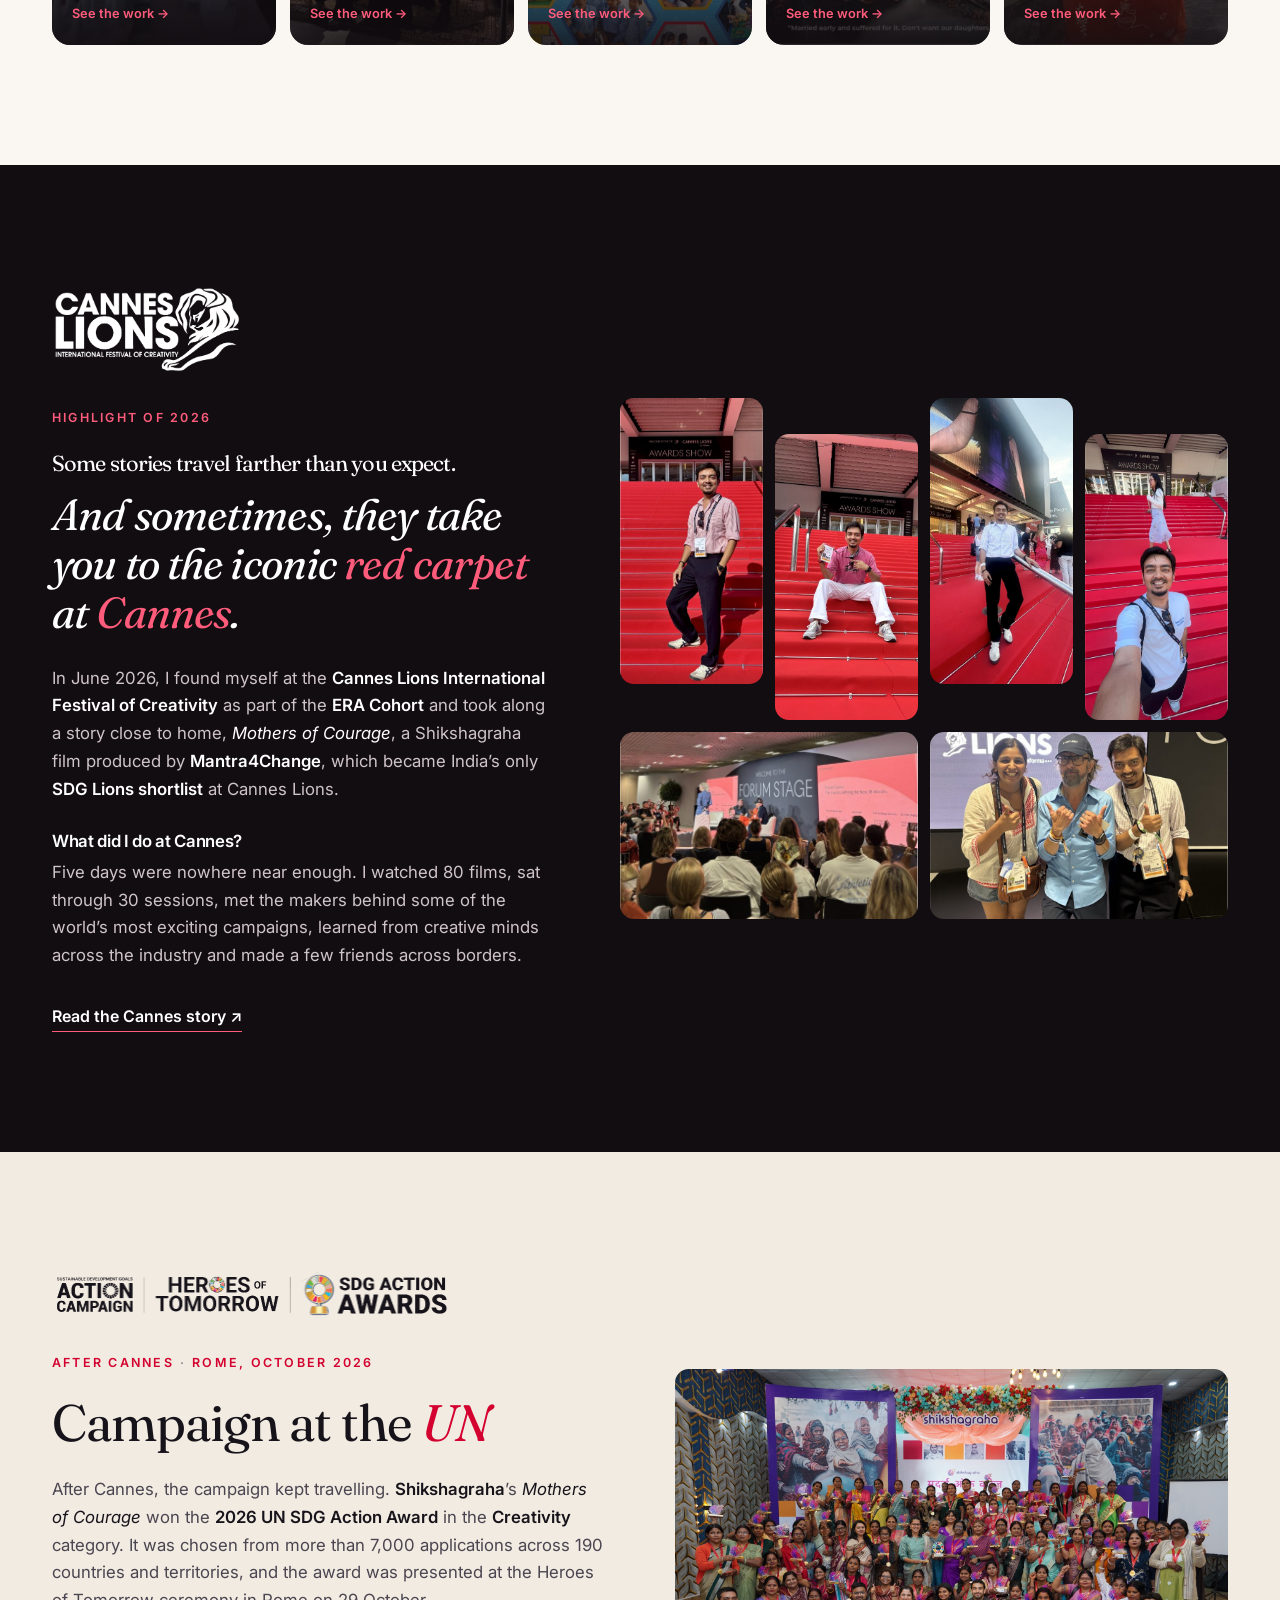
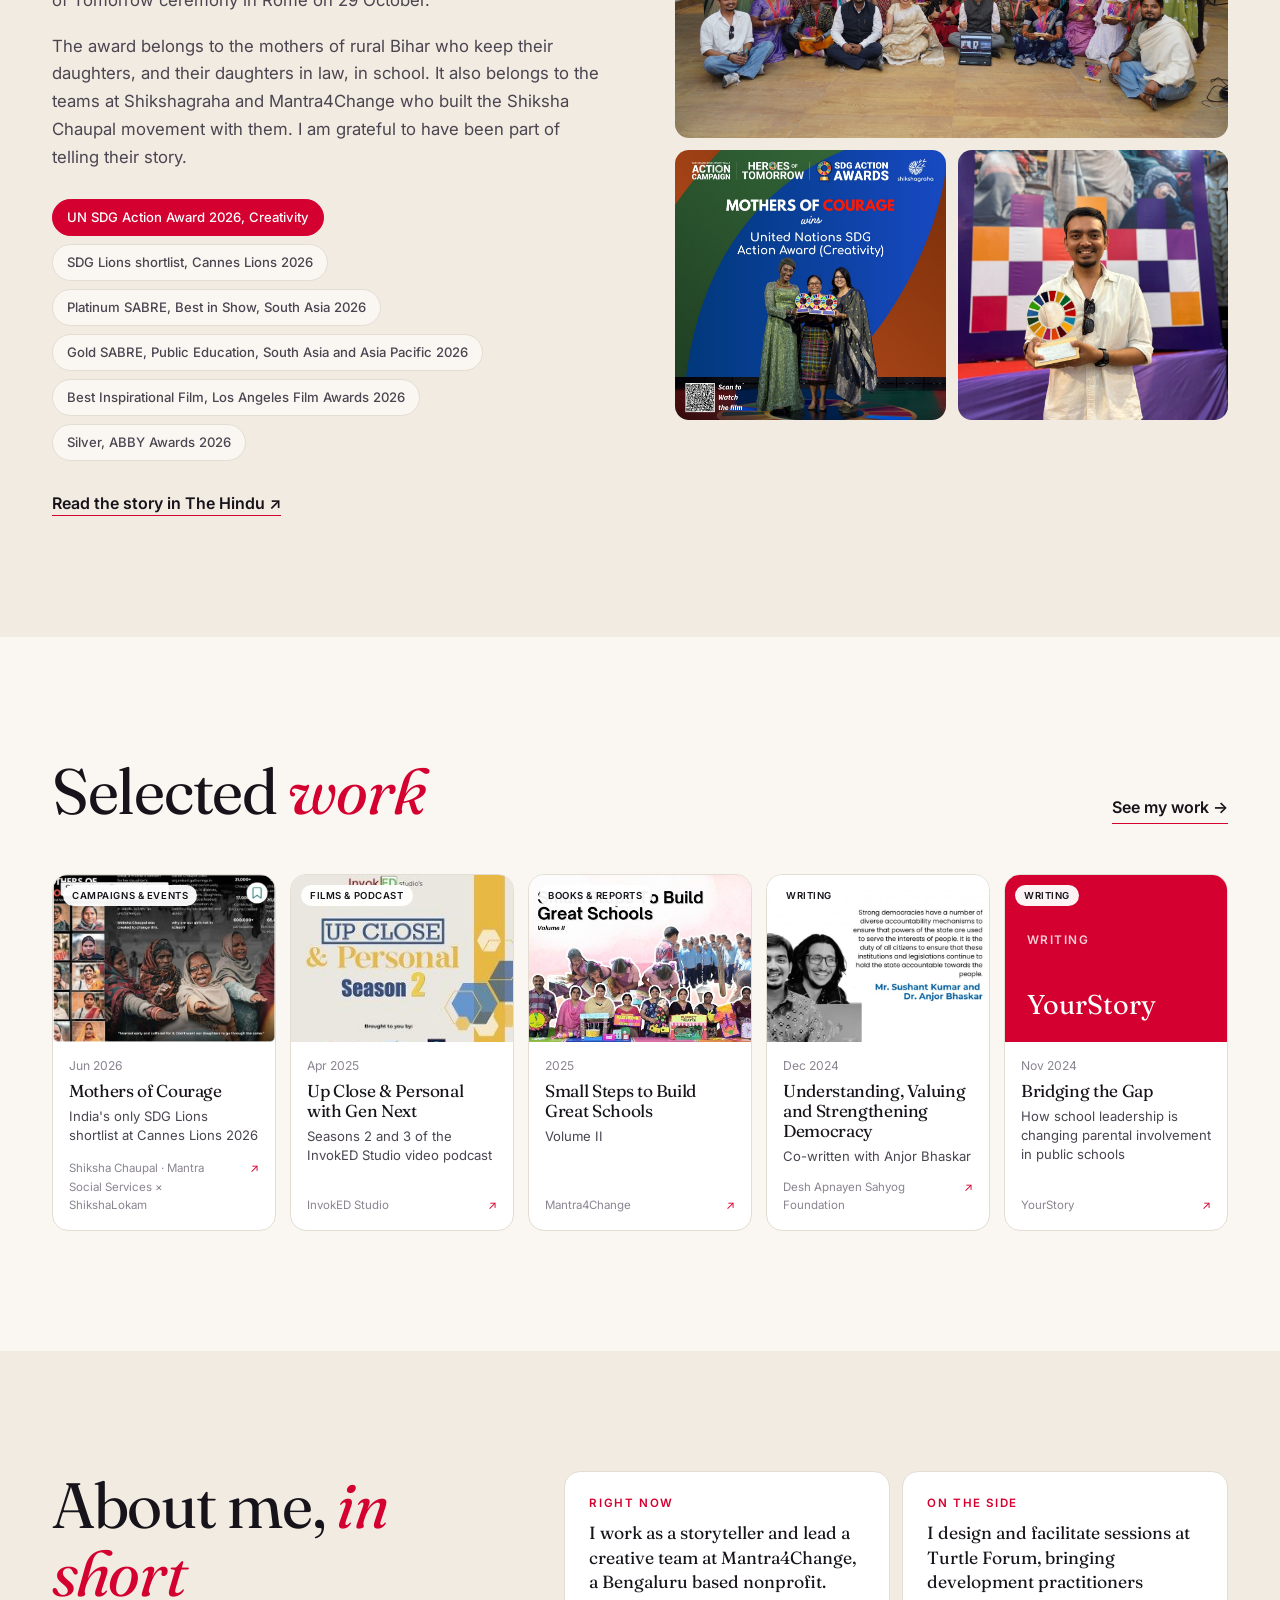
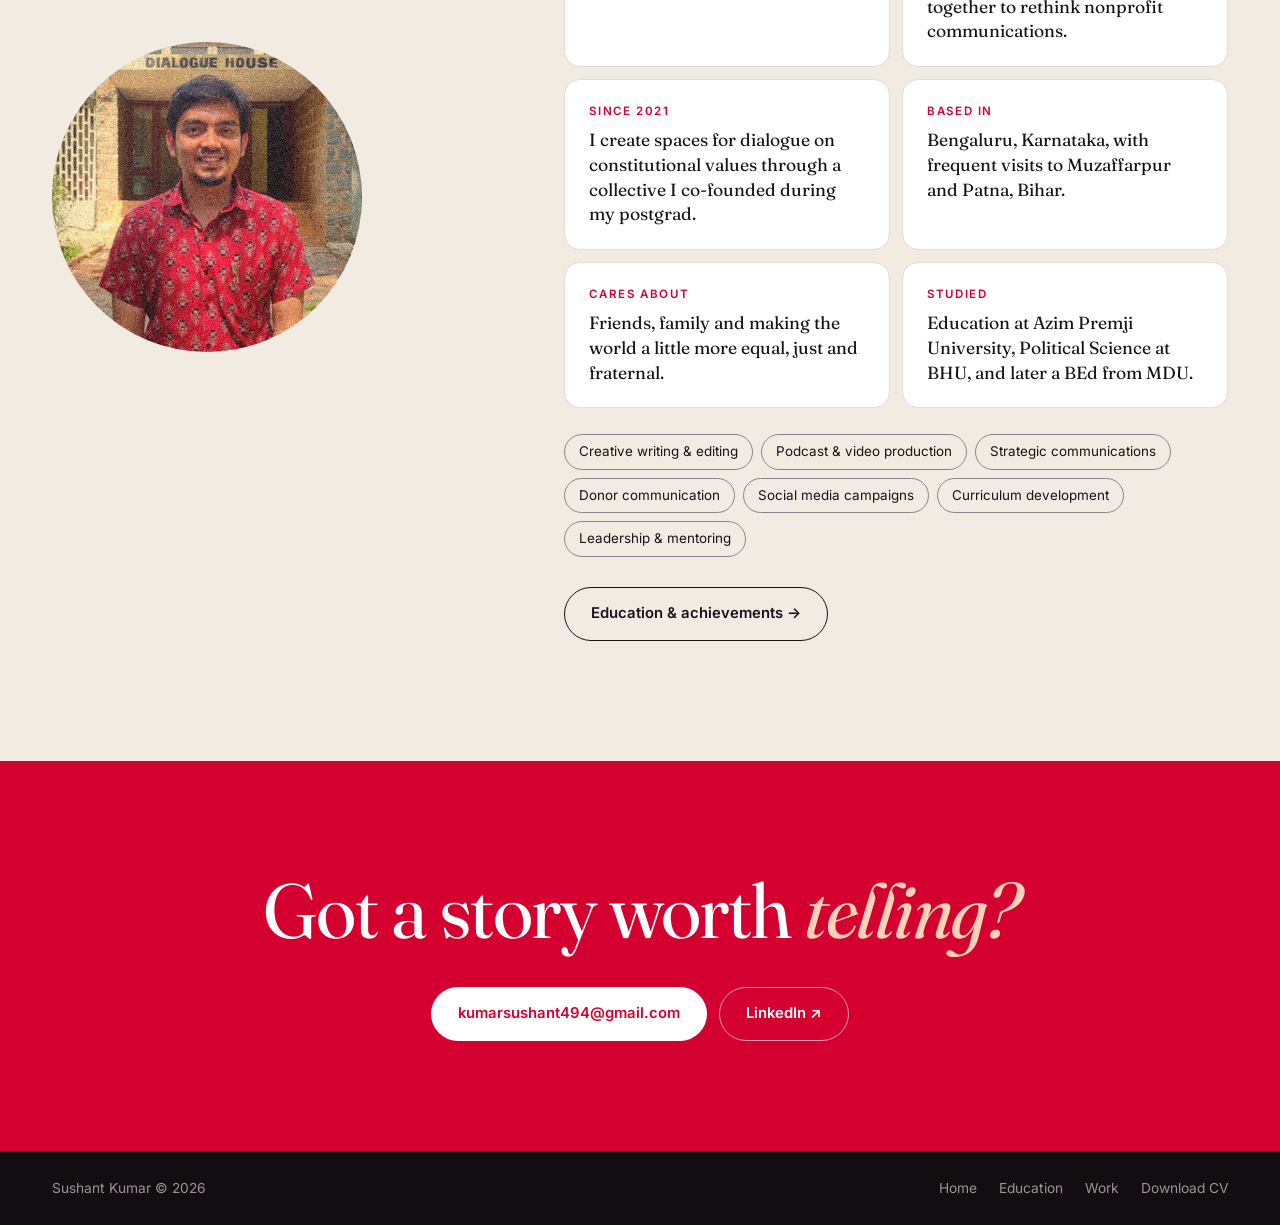
==== commit 3d61c700: "Add Campaign at the UN section for Mothers of Courage SDG award Co-Authored-By: Claude Opus 5.5 <nor" ====
--- a/index.html
+++ b/index.html
@@ -32,17 +32,17 @@
 
   <section class="hero wrap">
     <div class="hero-copy">
-      <p class="kicker">Writer <i>/</i> Producer <i>/</i> Facilitator</p>
+      <p class="kicker" data-titles></p>
       <h1 class="reveal">Sushant<br><em>Kumar</em></h1>
-      <p class="hero-line reveal">Curious about people, power, politics and the stories between them.</p>
-      <p class="hero-line soft reveal">I work across storytelling, thought leadership, strategy, and creative direction.</p>
+      <p class="hero-line reveal" data-intro></p>
+      <p class="hero-line soft reveal" data-focus></p>
       <div class="hero-actions reveal">
         <a class="btn btn-primary" href="work">See my work</a>
         <a class="btn btn-line" href="cv?print" target="_blank" rel="noopener">Download CV ↓</a>
       </div>
     </div>
     <div class="hero-visual reveal">
-      <div class="portrait-frame"><div class="portrait"><img src="assets/img/profile_hero.jpg" alt="Portrait of Sushant Kumar"></div></div>
+      <div class="portrait-frame"><div class="portrait"><img data-portrait alt="Portrait of Sushant Kumar"></div></div>
       <a class="float-card fc-1" href="https://www.mantra4change.org/" target="_blank" rel="noopener">
         <img class="logo-m4c" src="assets/img/logos/mantra4change.png" alt="Mantra4Change">
         <span class="fc-text"><b>Head of Strategic Comms</b>Mantra4Change</span><span class="fc-arrow">↗</span>
@@ -82,6 +82,25 @@
         <a class="text-link light" id="press-link" href="#" target="_blank" rel="noopener">Read the Cannes story ↗</a>
       </div>
       <div class="hl-collage reveal" id="cannes-collage"></div>
+    </div>
+  </section>
+
+  <section class="section sdg">
+    <div class="wrap sdg-grid">
+      <div class="sdg-copy reveal">
+        <img class="sdg-logo" src="assets/img/sdg_awards_logo.png" alt="SDG Action Campaign · Heroes of Tomorrow · SDG Action Awards">
+        <p class="kicker">After Cannes<i>·</i>Rome, October 2026</p>
+        <h2>Campaign at the <em>UN</em></h2>
+        <p class="sdg-text">After Cannes, the campaign kept travelling. <b>Shikshagraha</b>’s <i>Mothers of Courage</i> won the <b>2026 UN SDG Action Award</b> in the <b>Creativity</b> category. It was chosen from more than 7,000 applications across 190 countries and territories, and the award was presented at the Heroes of Tomorrow ceremony in Rome on 29 October.</p>
+        <p class="sdg-text">The award belongs to the mothers of rural Bihar who keep their daughters, and their daughters in law, in school. It also belongs to the teams at Shikshagraha and Mantra4Change who built the Shiksha Chaupal movement with them. I am grateful to have been part of telling their story.</p>
+        <ul class="sdg-honours" id="sdg-honours"></ul>
+        <a class="text-link" id="sdg-link" href="#" target="_blank" rel="noopener">Read the story in The Hindu ↗</a>
+      </div>
+      <div class="sdg-collage reveal">
+        <figure class="sdg-wide"><img src="assets/img/story/sdg_mothers.jpg" alt="The mothers of Shiksha Chaupal celebrating the award with the Shikshagraha team" loading="lazy"></figure>
+        <figure><img src="assets/img/story/sdg_poster.jpg" alt="Mothers of Courage wins the United Nations SDG Action Award for Creativity" loading="lazy"></figure>
+        <figure><img class="sdg-me" src="assets/img/story/sdg_award.jpg" alt="Sushant Kumar with the UN SDG Action Award" loading="lazy"></figure>
+      </div>
     </div>
   </section>
 
--- a/css/style.css
+++ b/css/style.css
@@ -115,7 +115,7 @@
 .role-card .num { position: absolute; top: 16px; left: 18px; font-family: var(--serif); font-style: italic; font-size: .95rem; opacity: .85; }
 .role-card h3 { font-size: 1.55rem; margin-bottom: 8px; }
 .role-card p { font-size: .86rem; line-height: 1.45; opacity: .85; max-height: 0; overflow: hidden; transition: max-height .5s var(--ease), margin .5s; }
-.role-card:hover p, .role-card:focus p { max-height: 90px; margin-bottom: 8px; }
+.role-card:hover p, .role-card:focus p { max-height: 130px; margin-bottom: 8px; }
 .role-card .go { font-size: .8rem; font-weight: 600; color: var(--rose); }
 
 /* highlight */
@@ -138,6 +138,24 @@
 .hl-collage .tall { aspect-ratio: 1/2; }
 .hl-collage .tall:nth-child(even) { transform: translateY(36px); }
 .hl-collage .wide { grid-column: span 2; aspect-ratio: 16/10; margin-top: 36px; }
+
+/* UN SDG award, follows the Cannes highlight */
+.sdg { background: var(--paper-2); }
+.sdg-grid { display: grid; grid-template-columns: 1fr 1fr; gap: 70px; align-items: center; }
+.sdg-logo { width: min(100%, 400px); margin-bottom: 34px; }
+.sdg-copy h2 { font-size: clamp(2.2rem, 4vw, 3.4rem); line-height: 1.08; margin-bottom: 26px; }
+.sdg-text { color: var(--ink-2); font-size: 1.05rem; line-height: 1.65; margin-bottom: 18px; }
+.sdg-text b, .sdg-text i { color: var(--ink); }
+.sdg-text b { font-weight: 600; }
+.sdg-honours { list-style: none; padding: 0; margin: 28px 0 30px; display: flex; flex-wrap: wrap; gap: 8px; }
+.sdg-honours li { font-size: .82rem; font-weight: 500; padding: 7px 14px; border: 1px solid var(--line); border-radius: 999px; background: var(--paper); color: var(--ink-2); }
+.sdg-honours li:first-child { background: var(--red); border-color: var(--red); color: #fff; }
+.sdg-collage { display: grid; grid-template-columns: 1fr 1fr; gap: 12px; }
+.sdg-collage figure { position: relative; margin: 0; border-radius: 14px; overflow: hidden; aspect-ratio: 1/1; }
+.sdg-collage .sdg-wide { grid-column: span 2; aspect-ratio: 3/2; }
+.sdg-collage img { width: 100%; height: 100%; object-fit: cover; transition: transform .7s var(--ease); }
+.sdg-collage img.sdg-me { object-position: center 80%; }
+.sdg-collage figure:hover img { transform: scale(1.05); }
 
 /* cards */
 .card-grid { display: grid; grid-template-columns: repeat(3, 1fr); gap: 20px; }
@@ -294,7 +312,7 @@
   .role-cards { grid-template-columns: repeat(2, 1fr); }
   .card-row .card.featured { grid-column: auto; }
   .role-card p { max-height: 90px; margin-bottom: 8px; }
-  .highlight-grid, .about, .work-hero, .ws-head { grid-template-columns: 1fr; gap: 40px; }
+  .highlight-grid, .about, .work-hero, .ws-head, .sdg-grid { grid-template-columns: 1fr; gap: 40px; }
   .card-grid { grid-template-columns: repeat(2, 1fr); }
   .card.featured { grid-column: span 2; }
   .ach-grid { grid-template-columns: repeat(2, 1fr); }
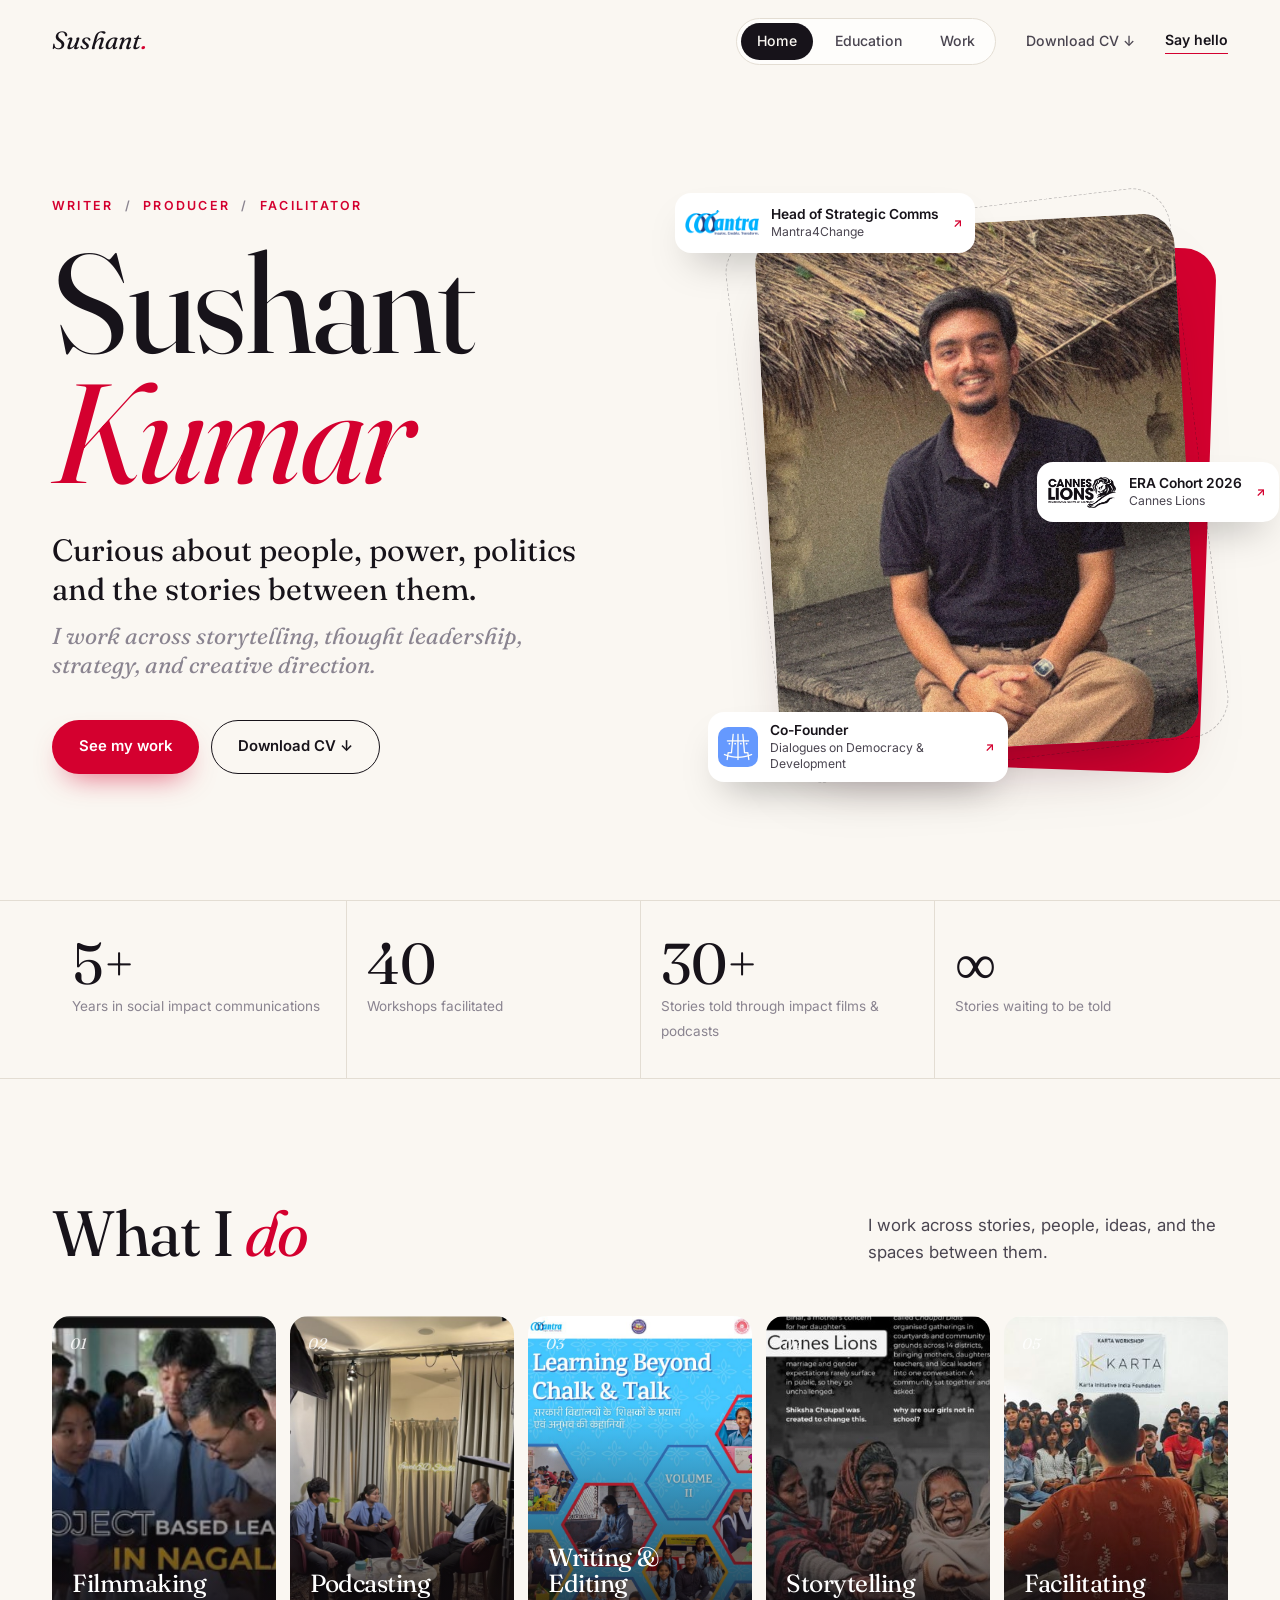
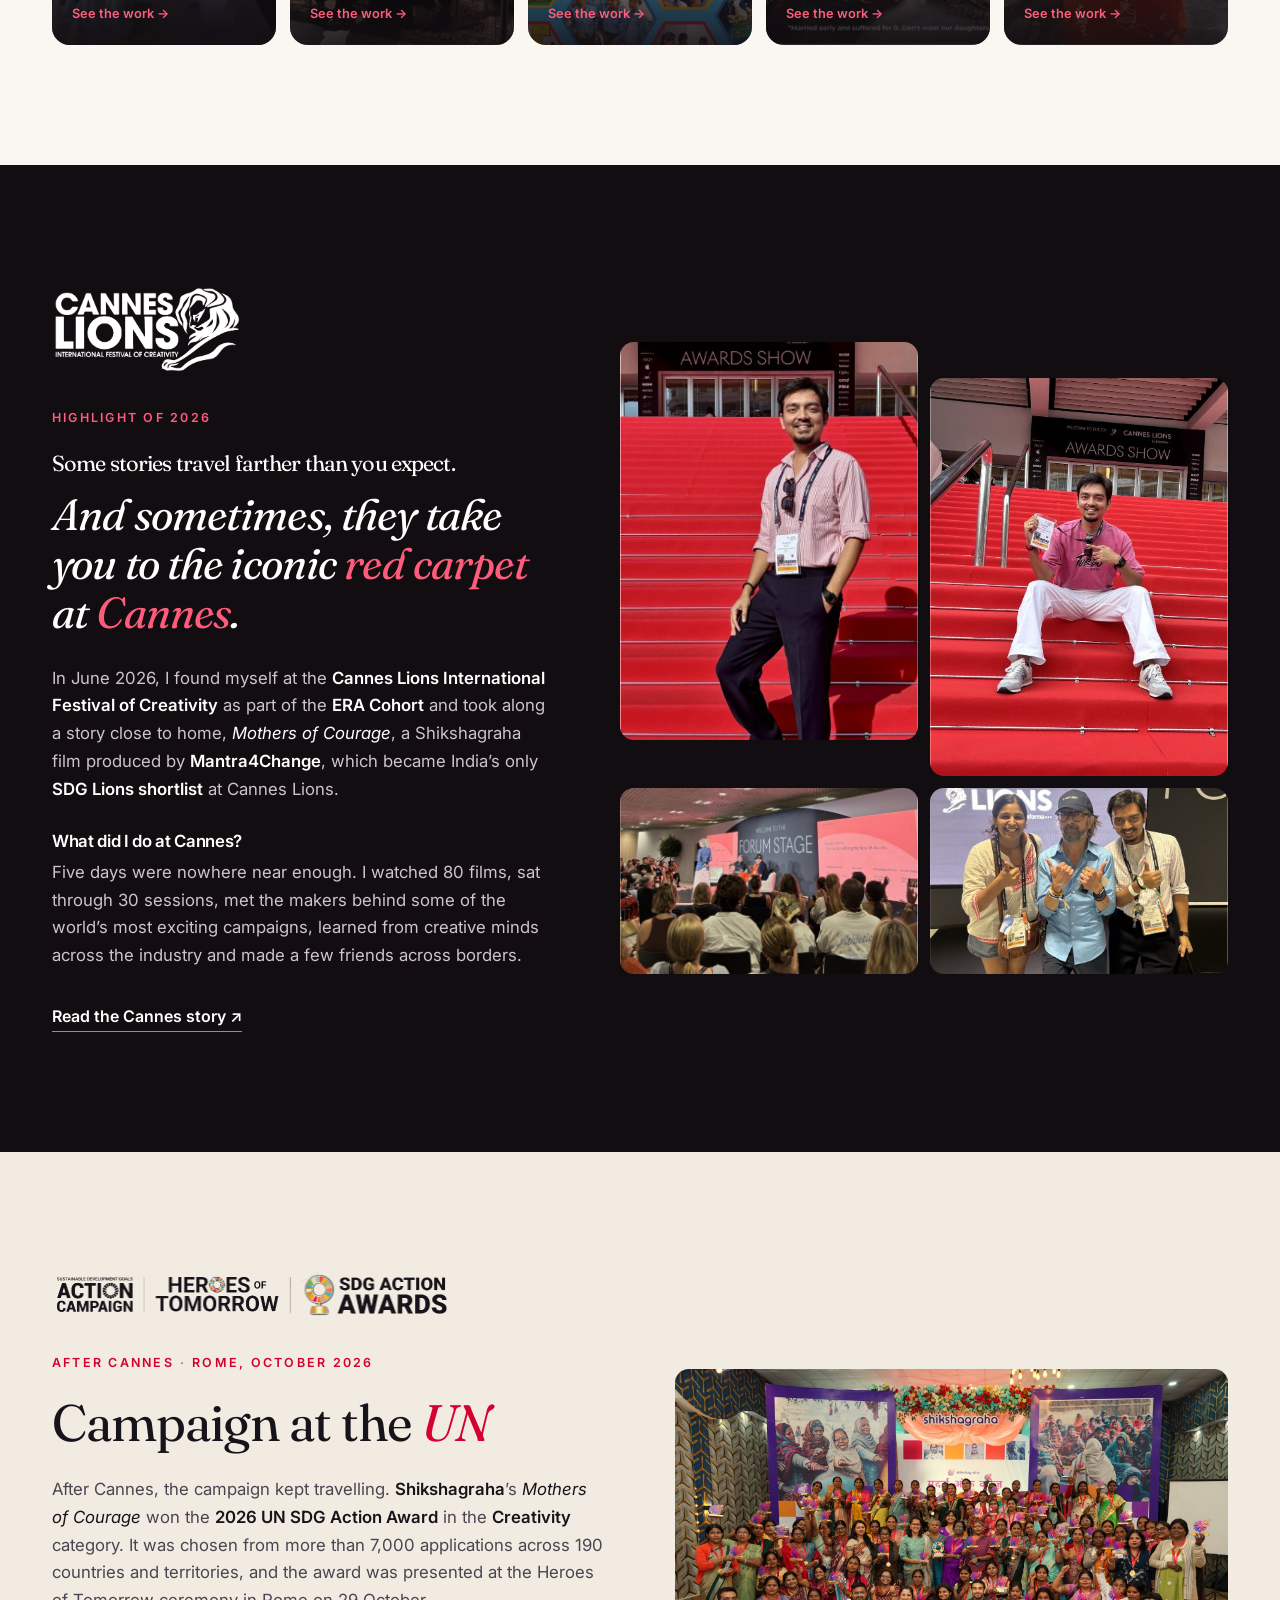
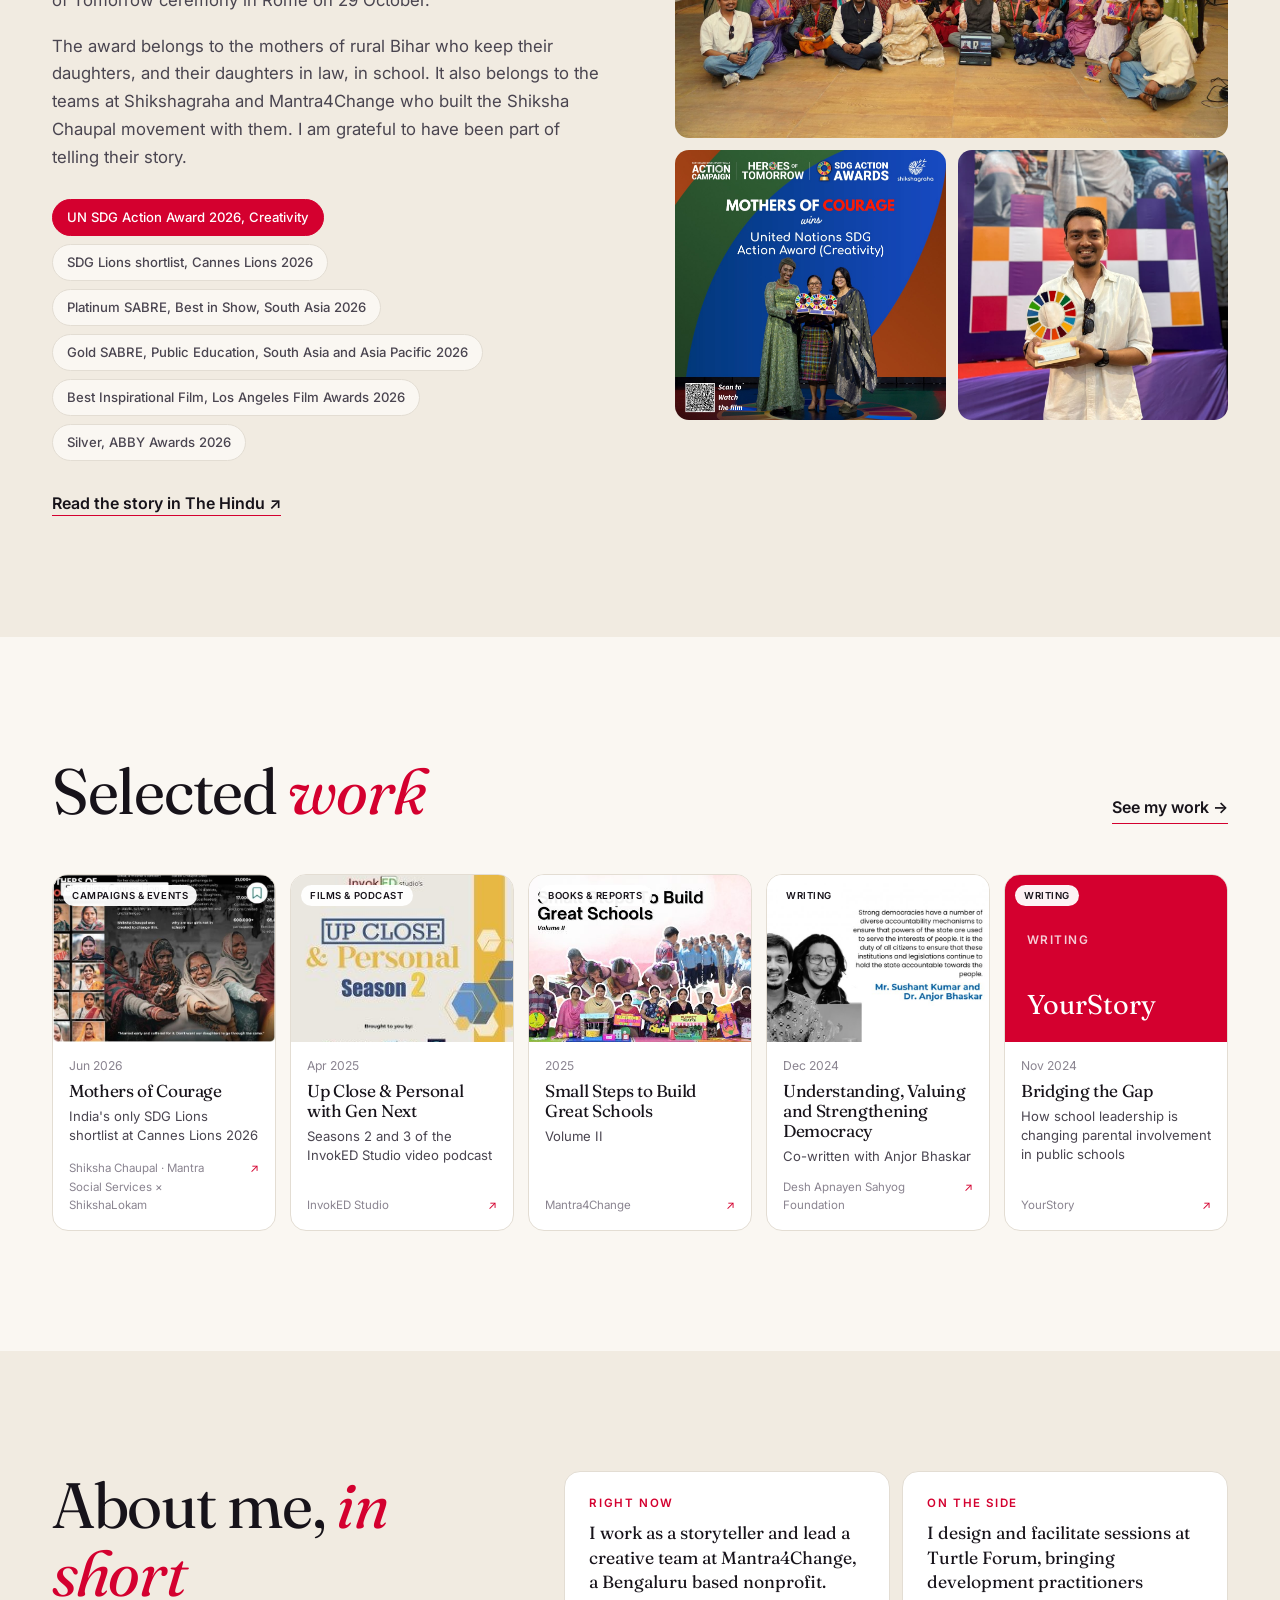
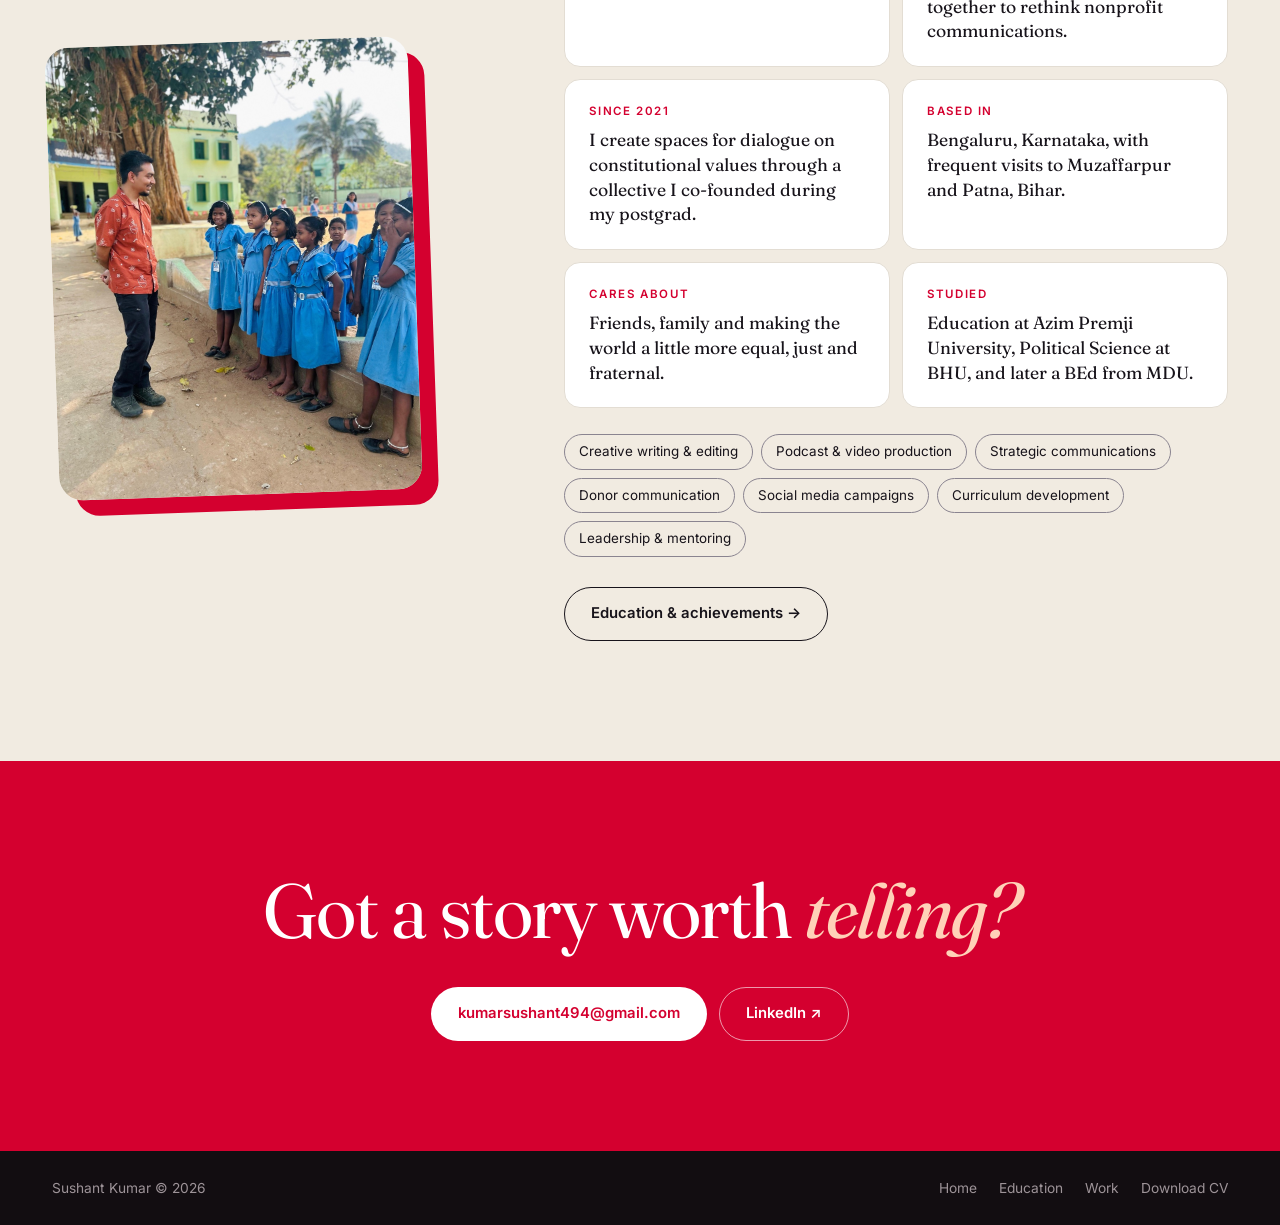
==== commit d7c4b174: "Refresh photos: Cannes selfies on Education, warm SDG group photo, trim Cannes collage, new About ph" ====
--- a/index.html
+++ b/index.html
@@ -116,7 +116,7 @@
     <div class="wrap about">
       <div class="about-head reveal">
         <h2>About me, <em>in short</em></h2>
-        <img data-photo src="" alt="Sushant Kumar" class="about-photo">
+        <img src="assets/img/story/about_action.jpg" alt="Sushant Kumar talking with schoolgirls in a school courtyard" class="about-photo" loading="lazy">
       </div>
       <div>
         <div class="tiles" id="about-tiles"></div>
--- a/css/style.css
+++ b/css/style.css
@@ -135,7 +135,7 @@
 .hl-collage figure { margin: 0; border-radius: 14px; overflow: hidden; }
 .hl-collage img { width: 100%; height: 100%; object-fit: cover; transition: transform .7s var(--ease); }
 .hl-collage figure:hover img { transform: scale(1.05); }
-.hl-collage .tall { aspect-ratio: 1/2; }
+.hl-collage .tall { grid-column: span 2; aspect-ratio: 3/4; }
 .hl-collage .tall:nth-child(even) { transform: translateY(36px); }
 .hl-collage .wide { grid-column: span 2; aspect-ratio: 16/10; margin-top: 36px; }
 
@@ -195,7 +195,8 @@
 /* about */
 .about { display: grid; grid-template-columns: .8fr 1.2fr; gap: 70px; align-items: start; }
 .about-head h2 { font-size: clamp(2.4rem, 5vw, 4rem); margin-bottom: 36px; }
-.about-photo { width: 70%; aspect-ratio: 1; object-fit: cover; border-radius: 50%; }
+.about-photo { width: 82%; aspect-ratio: 4/5; object-fit: cover; object-position: center 45%; border-radius: 24px; box-shadow: 16px 16px 0 var(--red); transform: rotate(-2deg); transition: transform .6s var(--ease); }
+.about-photo:hover { transform: rotate(0deg); }
 .tiles { display: grid; grid-template-columns: repeat(2, 1fr); gap: 12px; margin-bottom: 26px; }
 .tile { background: #fff; border-radius: 16px; padding: 22px 24px; border: 1px solid var(--line); transition: border-color .2s, transform .3s var(--ease); }
 .tile:hover { border-color: var(--red); transform: translateY(-3px); }
@@ -229,8 +230,8 @@
 .ach:hover { transform: translateY(-5px); }
 .ach.big { grid-column: span 2; grid-row: span 2; }
 .ach-img { aspect-ratio: 4/3; overflow: hidden; }
-.ach-collage { flex: 1; min-height: 340px; display: grid; grid-template-columns: repeat(3, 1fr); gap: 4px; overflow: hidden; }
-.ach-collage img { width: 100%; height: 100%; object-fit: cover; object-position: center 35%; }
+.ach-collage { flex: none; aspect-ratio: 9/4; display: grid; grid-template-columns: repeat(3, 1fr); gap: 4px; overflow: hidden; }
+.ach-collage img { width: 100%; height: 100%; object-fit: cover; }
 .ach-img img { width: 100%; height: 100%; object-fit: cover; }
 .ach-body { padding: 24px; }
 .ach-year { font-size: .74rem; font-weight: 600; letter-spacing: .12em; text-transform: uppercase; color: var(--red); margin-bottom: 8px; }
@@ -343,6 +344,6 @@
   .degree { grid-template-columns: 1fr; gap: 16px; }
   .degree-logo { width: 72px; height: 72px; padding: 10px; border-radius: 16px; }
   .ach.big { grid-column: auto; }
-  .ach-collage { min-height: 300px; }
+  .ach.big .ach-body { flex: 1; }
   .foot-links { gap: 14px; flex-wrap: wrap; }
 }
